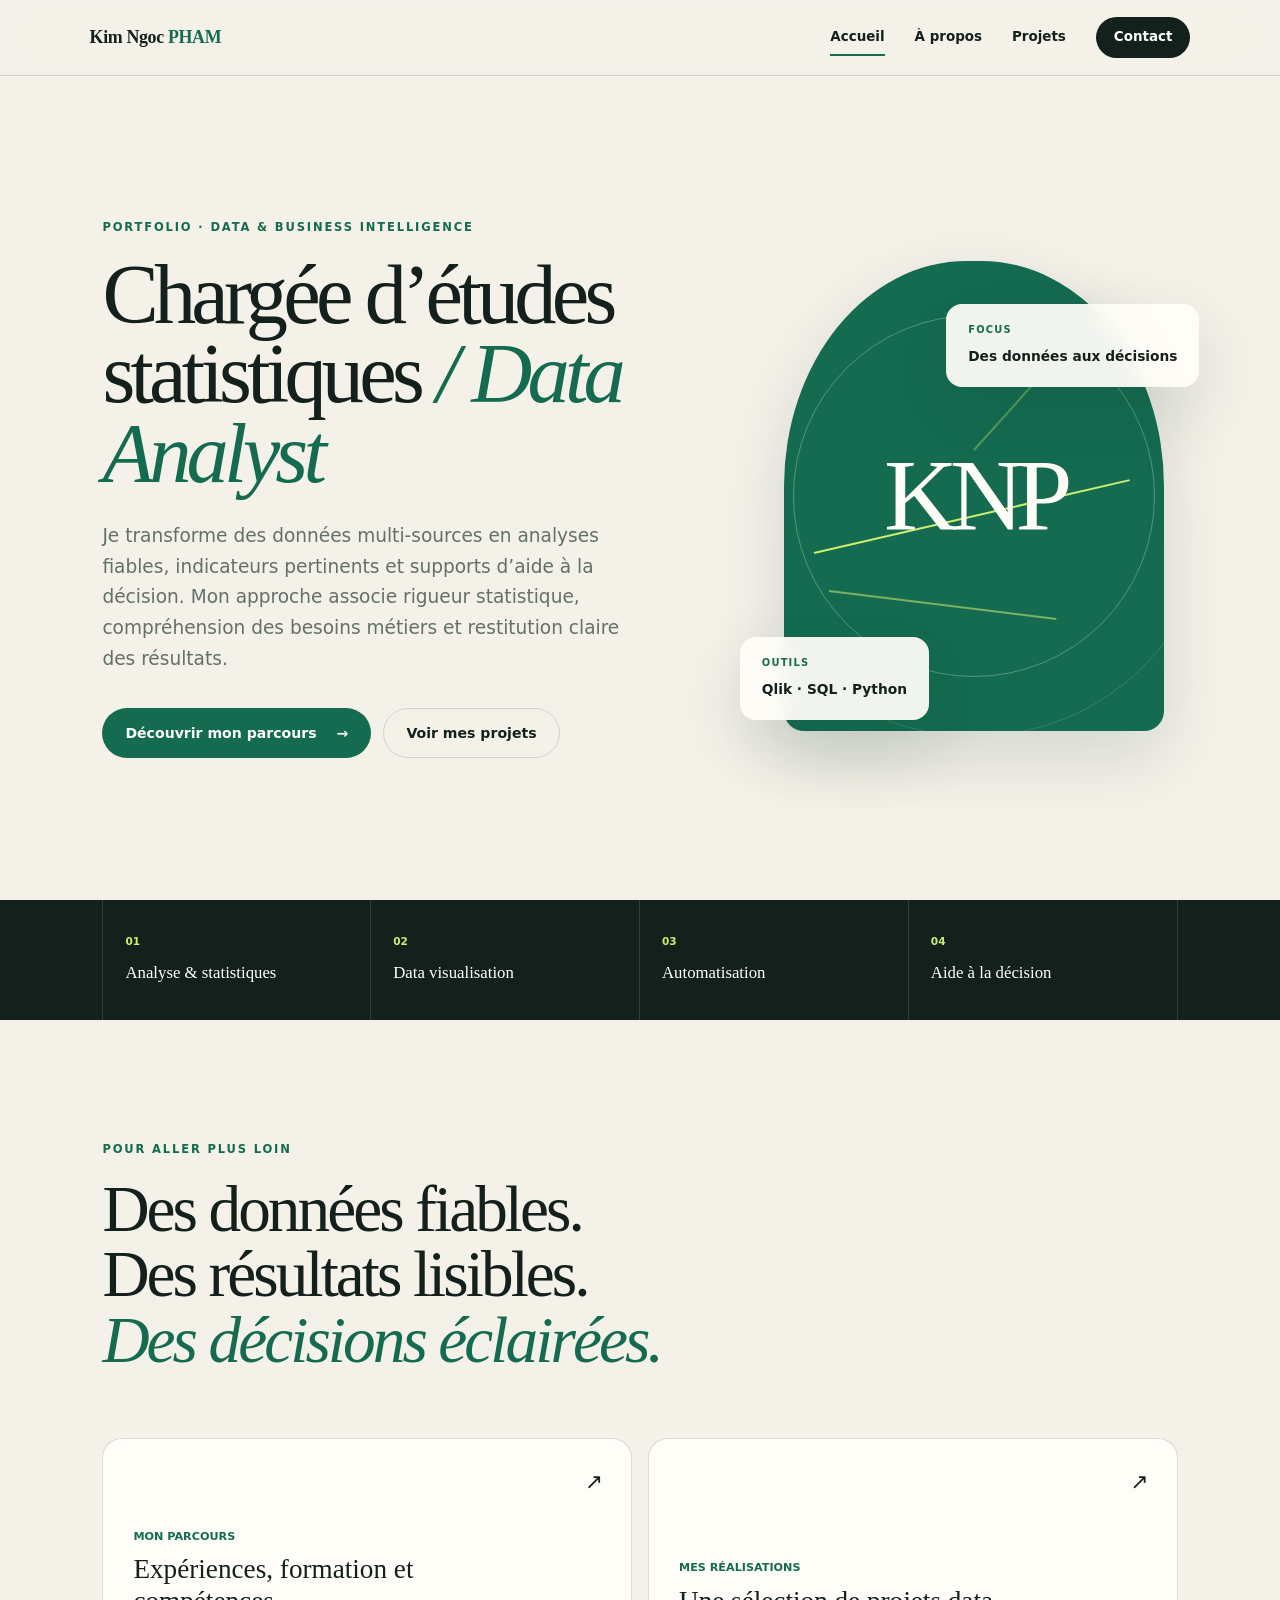
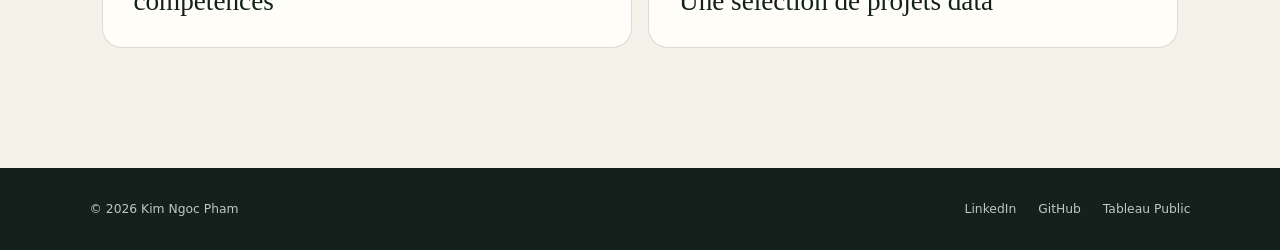
==== index.html @ e6c46716 "Add files via upload Déplacer les fichiers du portfolio à la racine" ====
<!doctype html>
<html lang="fr">
<head>
  <meta charset="utf-8">
  <meta name="viewport" content="width=device-width, initial-scale=1">
  <meta name="description" content="Portfolio de Kim Ngoc Pham, chargée d'études statistiques et Data Analyst.">
  <title>Kim Ngoc Pham | Data Analyst</title>
  <link rel="stylesheet" href="assets/style.css">
</head>
<body>
  <header class="site-header">
    <a class="brand" href="index.html" aria-label="Accueil">Kim Ngoc <span>PHAM</span></a>
    <button class="menu-button" type="button" aria-expanded="false" aria-controls="main-nav">Menu</button>
    <nav id="main-nav" aria-label="Navigation principale">
      <a class="active" href="index.html">Accueil</a>
      <a href="a-propos.html">À propos</a>
      <a href="projets.html">Projets</a>
      <a class="contact-link" href="mailto:kn.pham27@gmail.com">Contact</a>
    </nav>
  </header>

  <main class="home-main">
    <section class="home-hero">
      <div class="hero-copy reveal">
        <p class="eyebrow">Portfolio · Data & Business Intelligence</p>
        <h1>Chargée d’études statistiques <span>/ Data Analyst</span></h1>
        <p class="intro">Je transforme des données multi-sources en analyses fiables, indicateurs pertinents et supports d’aide à la décision. Mon approche associe rigueur statistique, compréhension des besoins métiers et restitution claire des résultats.</p>
        <div class="hero-actions">
          <a class="button primary" href="a-propos.html">Découvrir mon parcours <span>→</span></a>
          <a class="button secondary" href="projets.html">Voir mes projets</a>
        </div>
      </div>

      <div class="hero-art reveal" aria-hidden="true">
        <div class="portrait-frame">
          <div class="monogram">KNP</div>
          <div class="data-line line-one"></div>
          <div class="data-line line-two"></div>
          <div class="data-line line-three"></div>
        </div>
        <div class="floating-card card-tools"><small>OUTILS</small><strong>Qlik · SQL · Python</strong></div>
        <div class="floating-card card-focus"><small>FOCUS</small><strong>Des données aux décisions</strong></div>
      </div>
    </section>

    <section class="home-strip" aria-label="Domaines de compétences">
      <div><span>01</span><strong>Analyse & statistiques</strong></div>
      <div><span>02</span><strong>Data visualisation</strong></div>
      <div><span>03</span><strong>Automatisation</strong></div>
      <div><span>04</span><strong>Aide à la décision</strong></div>
    </section>

    <section class="home-next">
      <p class="eyebrow">Pour aller plus loin</p>
      <h2>Des données fiables.<br>Des résultats lisibles.<br><em>Des décisions éclairées.</em></h2>
      <div class="next-grid">
        <a href="a-propos.html"><span>Mon parcours</span><strong>Expériences, formation et compétences</strong><i>↗</i></a>
        <a href="projets.html"><span>Mes réalisations</span><strong>Une sélection de projets data</strong><i>↗</i></a>
      </div>
    </section>
  </main>

  <footer>
    <p>© <span data-year></span> Kim Ngoc Pham</p>
    <div><a href="https://www.linkedin.com/in/kim-ngoc-pham/" target="_blank" rel="noreferrer">LinkedIn</a><a href="https://github.com/Kim-ngoc2710" target="_blank" rel="noreferrer">GitHub</a><a href="https://public.tableau.com/app/profile/kim.ngoc.pham2307/vizzes" target="_blank" rel="noreferrer">Tableau Public</a></div>
  </footer>
  <script src="assets/script.js"></script>
</body>
</html>
---- assets/style.css ----
:root {
  --ink: #14201c;
  --muted: #64706b;
  --paper: #f4f1e9;
  --white: #fffdf8;
  --green: #146b50;
  --green-dark: #0c4535;
  --lime: #c9ef70;
  --sand: #d4c3a2;
  --line: rgba(20,32,28,.15);
  --shadow: 0 25px 70px rgba(15,55,42,.14);
}

* { box-sizing: border-box; }
html { scroll-behavior: smooth; }
body { margin: 0; background: var(--paper); color: var(--ink); font-family: Inter, ui-sans-serif, system-ui, -apple-system, BlinkMacSystemFont, "Segoe UI", sans-serif; line-height: 1.65; }
a { color: inherit; }
.site-header { position: sticky; top: 0; z-index: 50; min-height: 76px; display: flex; align-items: center; justify-content: space-between; padding: 0 clamp(24px,7vw,110px); background: rgba(244,241,233,.92); border-bottom: 1px solid var(--line); backdrop-filter: blur(14px); }
.brand { font-family: Georgia, serif; font-size: 1.12rem; font-weight: 700; text-decoration: none; letter-spacing: -.02em; }.brand span { color: var(--green); }
nav { display: flex; align-items: center; gap: 30px; } nav a { position: relative; font-size: .84rem; font-weight: 750; text-decoration: none; }
nav a:not(.contact-link)::after { content: ""; position: absolute; left: 0; right: 100%; bottom: -7px; height: 2px; background: var(--green); transition: right .2s ease; } nav a:hover::after, nav a.active::after { right: 0; }
.contact-link { padding: 9px 18px; border-radius: 999px; background: var(--ink); color: white; }
.menu-button { display: none; padding: 8px 14px; border: 1px solid var(--line); border-radius: 999px; background: transparent; color: var(--ink); font: inherit; font-size: .82rem; font-weight: 800; }
.eyebrow { margin: 0 0 18px; color: var(--green); font-size: .72rem; font-weight: 900; letter-spacing: .16em; text-transform: uppercase; }
h1,h2,h3,p { margin-top: 0; }
.button { min-height: 50px; display: inline-flex; align-items: center; justify-content: center; gap: 20px; padding: 0 22px; border: 1px solid transparent; border-radius: 999px; font-size: .88rem; font-weight: 800; text-decoration: none; transition: transform .2s ease, box-shadow .2s ease; }.button:hover { transform: translateY(-2px); box-shadow: 0 10px 25px rgba(20,32,28,.12); }
.primary { background: var(--green); color: white; }.secondary { border-color: var(--line); }.light { background: var(--lime); color: var(--ink); }
.reveal { opacity: 0; transform: translateY(18px); transition: opacity .65s ease, transform .65s ease; }.reveal.visible { opacity: 1; transform: none; }

.home-hero { min-height: calc(100vh - 76px); display: grid; grid-template-columns: 1.1fr .9fr; align-items: center; gap: 8vw; padding: 75px clamp(24px,8vw,130px); overflow: hidden; }
.hero-copy h1 { max-width: 880px; margin-bottom: 28px; font-family: Georgia, serif; font-size: clamp(3.4rem,6.6vw,7.2rem); font-weight: 500; line-height: .94; letter-spacing: -.057em; }.hero-copy h1 span { color: var(--green); font-style: italic; }
.intro { max-width: 720px; margin-bottom: 34px; color: var(--muted); font-size: clamp(1.02rem,1.45vw,1.22rem); }.hero-actions { display: flex; flex-wrap: wrap; gap: 12px; }
.hero-art { position: relative; min-height: 540px; }.portrait-frame { position: absolute; inset: 8% 3% 5% 10%; overflow: hidden; display: grid; place-items: center; border-radius: 48% 48% 20px 20px; background: var(--green); box-shadow: var(--shadow); }
.portrait-frame::before { content: ""; position: absolute; width: 360px; height: 360px; border: 1px solid rgba(255,255,255,.27); border-radius: 50%; }.portrait-frame::after { content: ""; position: absolute; width: 480px; height: 480px; border: 1px solid rgba(255,255,255,.14); border-radius: 50%; }
.monogram { z-index: 2; color: var(--white); font-family: Georgia, serif; font-size: clamp(4rem,8vw,8rem); letter-spacing: -.08em; }
.data-line { position: absolute; z-index: 1; width: 85%; height: 2px; background: var(--lime); transform-origin: left; }.line-one { top: 62%; left: 8%; transform: rotate(-13deg); }.line-two { top: 70%; left: 12%; width: 60%; transform: rotate(7deg); opacity: .55; }.line-three { top: 40%; right: -20%; width: 70%; transform: rotate(-48deg); opacity: .35; }
.floating-card { position: absolute; z-index: 3; padding: 18px 22px; border-radius: 16px; background: rgba(255,253,248,.94); box-shadow: var(--shadow); backdrop-filter: blur(10px); }.floating-card small { display: block; margin-bottom: 4px; color: var(--green); font-size: .62rem; font-weight: 900; letter-spacing: .12em; }.floating-card strong { font-size: .86rem; }.card-tools { left: 0; bottom: 7%; }.card-focus { right: -5%; top: 16%; }
.home-strip { display: grid; grid-template-columns: repeat(4,1fr); padding: 0 clamp(24px,8vw,130px); background: var(--ink); color: white; }.home-strip div { min-height: 120px; display: flex; flex-direction: column; justify-content: center; padding: 22px; border-right: 1px solid rgba(255,255,255,.13); }.home-strip div:first-child { border-left: 1px solid rgba(255,255,255,.13); }.home-strip span { color: var(--lime); font-size: .66rem; font-weight: 900; }.home-strip strong { margin-top: 9px; font-family: Georgia,serif; font-size: 1.05rem; font-weight: 500; }
.home-next { padding: 120px clamp(24px,8vw,130px); }.home-next h2 { max-width: 930px; margin-bottom: 65px; font-family: Georgia,serif; font-size: clamp(2.7rem,5.1vw,5.7rem); font-weight: 500; line-height: 1; letter-spacing: -.045em; }.home-next h2 em { color: var(--green); font-weight: 500; }
.next-grid { display: grid; grid-template-columns: 1fr 1fr; gap: 16px; }.next-grid a { position: relative; min-height: 210px; display: flex; flex-direction: column; justify-content: flex-end; padding: 30px; border: 1px solid var(--line); border-radius: 20px; background: var(--white); text-decoration: none; transition: transform .2s ease, box-shadow .2s ease; }.next-grid a:hover { transform: translateY(-4px); box-shadow: var(--shadow); }.next-grid span { color: var(--green); font-size: .7rem; font-weight: 900; text-transform: uppercase; }.next-grid strong { max-width: 410px; margin-top: 8px; font-family: Georgia,serif; font-size: 1.7rem; font-weight: 500; line-height: 1.15; }.next-grid i { position: absolute; top: 25px; right: 28px; font-size: 1.35rem; font-style: normal; }

.page-hero { padding: 125px clamp(24px,8vw,130px) 110px; background: var(--white); }.page-hero h1 { max-width: 1150px; margin-bottom: 34px; font-family: Georgia,serif; font-size: clamp(3.5rem,7vw,7.8rem); font-weight: 500; line-height: .94; letter-spacing: -.055em; }.page-hero h1 span { color: var(--green); font-style: italic; }.page-hero > p:last-child { max-width: 790px; margin-left: auto; color: var(--muted); font-size: clamp(1.05rem,1.5vw,1.25rem); }
.timeline-section,.education-section,.skills-section { padding: 110px clamp(24px,8vw,130px); }.section-intro { display: grid; grid-template-columns: .45fr 1fr; gap: 5vw; margin-bottom: 60px; }.section-intro h2 { max-width: 730px; font-family: Georgia,serif; font-size: clamp(2.5rem,4vw,4.5rem); font-weight: 500; line-height: 1.04; letter-spacing: -.04em; }
.timeline { max-width: 1100px; margin-left: auto; }.timeline-item { display: grid; grid-template-columns: 130px 22px 1fr; gap: 26px; min-height: 300px; }.timeline-date { display: flex; flex-direction: column; align-items: flex-end; padding-top: 3px; }.timeline-date span { color: var(--green); font-weight: 900; }.timeline-date small { color: var(--muted); }.timeline-dot { position: relative; }.timeline-dot::before { content: ""; position: absolute; top: 9px; bottom: -9px; left: 10px; width: 1px; background: var(--line); }.timeline-dot::after { content: ""; position: absolute; top: 5px; left: 5px; width: 11px; height: 11px; border: 3px solid var(--paper); border-radius: 50%; background: var(--green); box-shadow: 0 0 0 1px var(--green); }.timeline-item:last-child .timeline-dot::before { display: none; }
.timeline-content { padding: 0 0 60px; }.organisation { margin-bottom: 3px; color: var(--green); font-size: .72rem; font-weight: 900; letter-spacing: .08em; text-transform: uppercase; }.timeline-content h3 { margin-bottom: 10px; font-family: Georgia,serif; font-size: clamp(1.65rem,2.4vw,2.45rem); font-weight: 500; }.timeline-content .lead { color: var(--ink); font-weight: 750; }.timeline-content ul { margin: 20px 0 0; padding-left: 20px; color: var(--muted); }
.education-section { background: var(--green); color: white; }.education-section .eyebrow { color: var(--lime); }.education-grid { display: grid; grid-template-columns: 1fr 1fr; gap: 16px; }.education-grid article { min-height: 230px; padding: 30px; border: 1px solid rgba(255,255,255,.22); border-radius: 18px; }.education-grid span { color: var(--lime); font-weight: 900; }.education-grid h3 { margin: 55px 0 8px; font-family: Georgia,serif; font-size: 1.55rem; font-weight: 500; line-height: 1.2; }.education-grid p { color: #cce2d9; }
.skills-section { background: var(--white); }.skills-grid { display: grid; grid-template-columns: 1fr 1fr; border-top: 1px solid var(--line); border-left: 1px solid var(--line); }.skills-grid article { min-height: 220px; padding: 28px; border-right: 1px solid var(--line); border-bottom: 1px solid var(--line); }.skills-grid span { color: var(--green); font-size: .68rem; font-weight: 900; }.skills-grid h3 { margin: 48px 0 7px; font-family: Georgia,serif; font-size: 1.55rem; font-weight: 500; }.skills-grid p { color: var(--muted); }.certifications { display: grid; grid-template-columns: .3fr 1fr; gap: 30px; margin-top: 50px; }.certifications > p { color: var(--green); font-weight: 900; }.certifications div { display: flex; flex-wrap: wrap; gap: 9px; }.certifications span,.project-tags span { padding: 7px 12px; border: 1px solid var(--line); border-radius: 999px; font-size: .74rem; font-weight: 750; }
.cta-section { padding: 100px clamp(24px,8vw,130px); background: var(--green-dark); color: white; }.cta-section .eyebrow { color: var(--lime); }.cta-section h2 { max-width: 980px; margin-bottom: 35px; font-family: Georgia,serif; font-size: clamp(2.5rem,5vw,5.3rem); font-weight: 500; line-height: 1; letter-spacing: -.04em; }

.project-hero { background: var(--paper); }.project-gallery { padding: 20px clamp(24px,8vw,130px) 120px; }.project-placeholder { display: grid; grid-template-columns: minmax(330px,.8fr) 1.2fr; gap: clamp(30px,6vw,90px); align-items: center; padding: 70px 0; border-top: 1px solid var(--line); }.project-placeholder:nth-child(even) .project-visual { order: 2; }.project-visual { position: relative; min-height: 360px; overflow: hidden; border-radius: 22px; background: var(--ink); box-shadow: var(--shadow); }.project-body { padding: 25px 0; }.project-top { display: flex; justify-content: space-between; margin-bottom: 50px; color: var(--green); font-size: .7rem; font-weight: 900; letter-spacing: .09em; text-transform: uppercase; }.project-body h2 { margin-bottom: 18px; font-family: Georgia,serif; font-size: clamp(2rem,3.4vw,3.8rem); font-weight: 500; line-height: 1.05; letter-spacing: -.035em; }.project-body > p { max-width: 650px; color: var(--muted); }.project-tags { display: flex; flex-wrap: wrap; gap: 7px; margin-top: 28px; }
.visual-pipeline { display: flex; align-items: center; justify-content: center; gap: 32px; background: var(--green); }.visual-pipeline i { position: relative; width: 46px; height: 46px; border: 2px solid var(--lime); border-radius: 12px; }.visual-pipeline i:not(:last-child)::after { content: "→"; position: absolute; left: 58px; top: 6px; color: white; font-size: 1.3rem; font-style: normal; }.visual-pipeline i:nth-child(2) { transform: rotate(45deg); }.visual-pipeline i:nth-child(3) { border-radius: 50%; }.visual-pipeline i:nth-child(4) { background: var(--lime); }
.visual-series { display: grid; place-items: center; background: #1a2924; }.visual-series svg { width: 88%; }.visual-series path { fill: none; stroke: var(--lime); stroke-width: 5; stroke-linecap: round; }.visual-series path.soft { stroke: #6d9686; stroke-width: 2; }
.visual-stats { background: #dfe8df; }.dots { position: absolute; inset: 45px; background-image: radial-gradient(circle,var(--green) 0 4px,transparent 5px); background-size: 48px 42px; opacity: .68; }.trend { position: absolute; left: 12%; right: 10%; top: 52%; height: 4px; border-radius: 99px; background: var(--green); transform: rotate(-22deg); box-shadow: 0 0 0 8px rgba(201,239,112,.5); }
.phase-note { display: grid; grid-template-columns: .3fr 1fr; gap: 60px; padding: 80px clamp(24px,8vw,130px); background: var(--lime); }.phase-note > span { font-weight: 900; text-transform: uppercase; }.phase-note h2 { margin-bottom: 12px; font-family: Georgia,serif; font-size: clamp(2rem,3.5vw,3.8rem); font-weight: 500; }.phase-note p { max-width: 760px; margin: 0; color: #415036; }

footer { min-height: 82px; display: flex; align-items: center; justify-content: space-between; gap: 30px; padding: 20px clamp(24px,7vw,110px); background: var(--ink); color: #bcc8c3; font-size: .77rem; } footer p { margin: 0; } footer div { display: flex; flex-wrap: wrap; gap: 22px; } footer a { text-decoration: none; } footer a:hover { color: var(--lime); }

@media (max-width: 980px) {
  .home-hero { grid-template-columns: 1fr; }.hero-art { width: min(620px,100%); min-height: 500px; margin: 0 auto; }
  .home-strip { grid-template-columns: 1fr 1fr; }.project-placeholder { grid-template-columns: 1fr; }.project-placeholder:nth-child(even) .project-visual { order: initial; }
}
@media (max-width: 720px) {
  .site-header { min-height: 66px; }.menu-button { display: block; } nav { position: absolute; top: 66px; left: 0; right: 0; display: none; flex-direction: column; align-items: stretch; gap: 0; padding: 12px 24px 24px; background: var(--paper); border-bottom: 1px solid var(--line); } nav.open { display: flex; } nav a { padding: 12px 0; } nav a::after { display: none; }.contact-link { margin-top: 8px; padding: 10px 16px; text-align: center; }
  .home-hero { min-height: auto; padding: 70px 24px; }.hero-copy h1 { font-size: clamp(3rem,15vw,5rem); }.hero-art { min-height: 390px; }.floating-card { padding: 14px 16px; }.card-focus { right: 0; }.home-strip { padding: 0 24px; }.home-strip div { min-height: 100px; }.home-strip div:nth-child(odd) { border-left: 1px solid rgba(255,255,255,.13); }.home-next { padding: 85px 24px; }.next-grid { grid-template-columns: 1fr; }
  .page-hero { padding: 85px 24px 70px; }.page-hero h1 { font-size: clamp(3rem,14vw,5.1rem); }.page-hero > p:last-child { margin-left: 0; }
  .timeline-section,.education-section,.skills-section { padding: 80px 24px; }.section-intro { grid-template-columns: 1fr; gap: 5px; margin-bottom: 40px; }.timeline { margin: 0; }.timeline-item { grid-template-columns: 64px 15px 1fr; gap: 12px; }.timeline-date span,.timeline-date small { font-size: .68rem; }.timeline-dot::before { left: 7px; }.timeline-dot::after { left: 2px; }.timeline-content ul { padding-left: 17px; }
  .education-grid,.skills-grid { grid-template-columns: 1fr; }.education-grid article { min-height: 190px; }.certifications,.phase-note { grid-template-columns: 1fr; gap: 15px; }
  .project-gallery { padding: 0 24px 80px; }.project-placeholder { grid-template-columns: 1fr; padding: 48px 0; }.project-visual { min-height: 270px; }.project-top { margin-bottom: 30px; }.visual-pipeline { gap: 20px; }.visual-pipeline i { width: 35px; height: 35px; }.visual-pipeline i:not(:last-child)::after { left: 41px; top: 2px; }.phase-note,.cta-section { padding: 75px 24px; }
  footer { flex-direction: column; align-items: flex-start; padding: 26px 24px; }
}
@media (prefers-reduced-motion: reduce) { html { scroll-behavior: auto; }.reveal { opacity: 1; transform: none; transition: none; } * { transition: none !important; } }
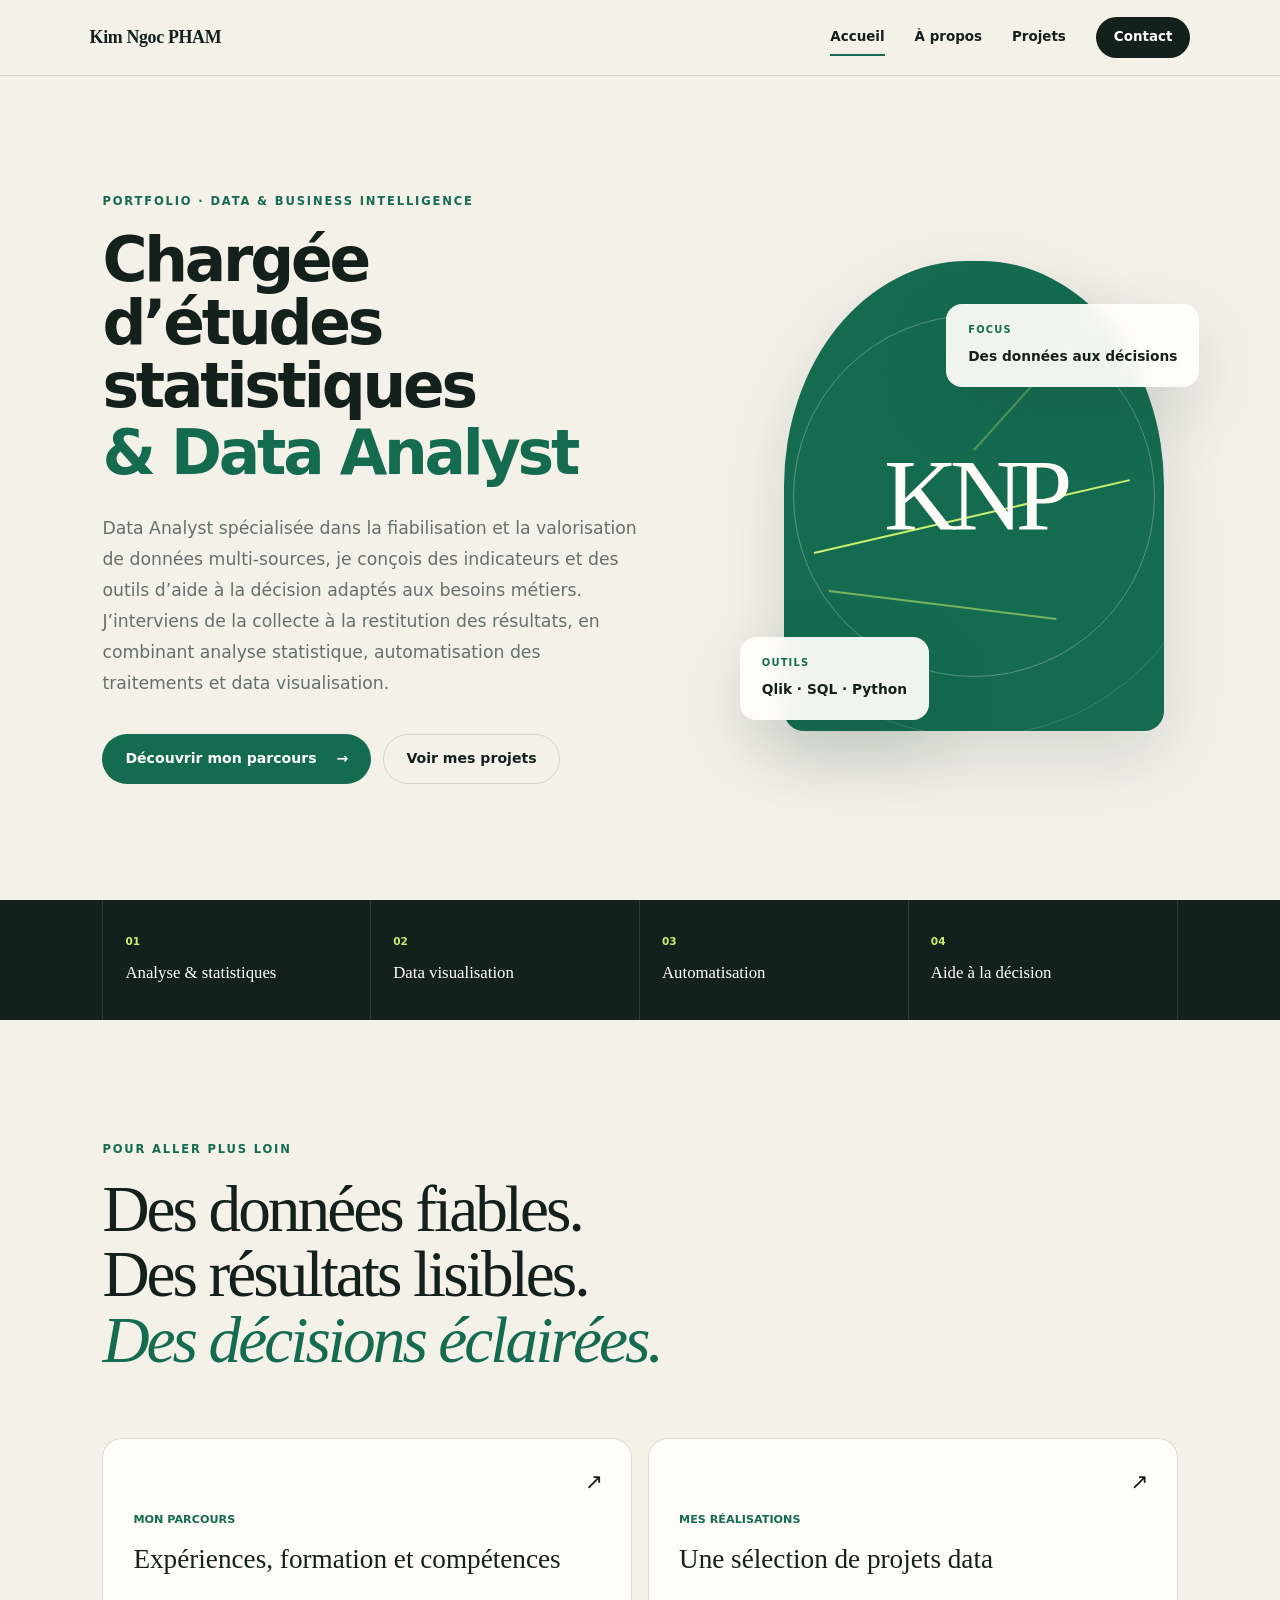
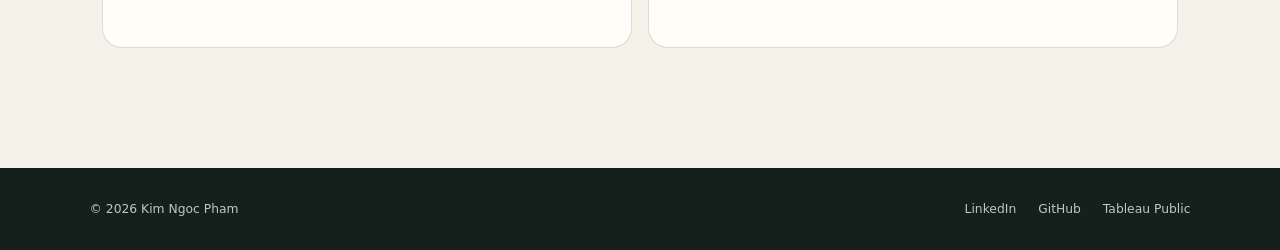
==== commit a4b8ce3f: "Add files via upload Update file" ====
--- a/index.html
+++ b/index.html
@@ -23,8 +23,8 @@
     <section class="home-hero">
       <div class="hero-copy reveal">
         <p class="eyebrow">Portfolio · Data & Business Intelligence</p>
-        <h1>Chargée d’études statistiques <span>/ Data Analyst</span></h1>
-        <p class="intro">Je transforme des données multi-sources en analyses fiables, indicateurs pertinents et supports d’aide à la décision. Mon approche associe rigueur statistique, compréhension des besoins métiers et restitution claire des résultats.</p>
+        <h1>Chargée d’études statistiques <span>& Data Analyst</span></h1>
+        <p class="intro">Data Analyst spécialisée dans la fiabilisation et la valorisation de données multi-sources, je conçois des indicateurs et des outils d’aide à la décision adaptés aux besoins métiers. J’interviens de la collecte à la restitution des résultats, en combinant analyse statistique, automatisation des traitements et data visualisation.</p>
         <div class="hero-actions">
           <a class="button primary" href="a-propos.html">Découvrir mon parcours <span>→</span></a>
           <a class="button secondary" href="projets.html">Voir mes projets</a>
--- a/assets/style.css
+++ b/assets/style.css
@@ -16,7 +16,7 @@
 body { margin: 0; background: var(--paper); color: var(--ink); font-family: Inter, ui-sans-serif, system-ui, -apple-system, BlinkMacSystemFont, "Segoe UI", sans-serif; line-height: 1.65; }
 a { color: inherit; }
 .site-header { position: sticky; top: 0; z-index: 50; min-height: 76px; display: flex; align-items: center; justify-content: space-between; padding: 0 clamp(24px,7vw,110px); background: rgba(244,241,233,.92); border-bottom: 1px solid var(--line); backdrop-filter: blur(14px); }
-.brand { font-family: Georgia, serif; font-size: 1.12rem; font-weight: 700; text-decoration: none; letter-spacing: -.02em; }.brand span { color: var(--green); }
+.brand { font-family: Georgia, serif; font-size: 1.12rem; font-weight: 700; text-decoration: none; letter-spacing: -.02em; }.brand span { color: inherit; }
 nav { display: flex; align-items: center; gap: 30px; } nav a { position: relative; font-size: .84rem; font-weight: 750; text-decoration: none; }
 nav a:not(.contact-link)::after { content: ""; position: absolute; left: 0; right: 100%; bottom: -7px; height: 2px; background: var(--green); transition: right .2s ease; } nav a:hover::after, nav a.active::after { right: 0; }
 .contact-link { padding: 9px 18px; border-radius: 999px; background: var(--ink); color: white; }
@@ -28,8 +28,8 @@
 .reveal { opacity: 0; transform: translateY(18px); transition: opacity .65s ease, transform .65s ease; }.reveal.visible { opacity: 1; transform: none; }
 
 .home-hero { min-height: calc(100vh - 76px); display: grid; grid-template-columns: 1.1fr .9fr; align-items: center; gap: 8vw; padding: 75px clamp(24px,8vw,130px); overflow: hidden; }
-.hero-copy h1 { max-width: 880px; margin-bottom: 28px; font-family: Georgia, serif; font-size: clamp(3.4rem,6.6vw,7.2rem); font-weight: 500; line-height: .94; letter-spacing: -.057em; }.hero-copy h1 span { color: var(--green); font-style: italic; }
-.intro { max-width: 720px; margin-bottom: 34px; color: var(--muted); font-size: clamp(1.02rem,1.45vw,1.22rem); }.hero-actions { display: flex; flex-wrap: wrap; gap: 12px; }
+.hero-copy h1 { max-width: 850px; margin-bottom: 28px; font-family: Inter, ui-sans-serif, system-ui, -apple-system, BlinkMacSystemFont, "Segoe UI", sans-serif; font-size: clamp(2.75rem,4.8vw,5.2rem); font-weight: 780; line-height: 1.02; letter-spacing: -.052em; }.hero-copy h1 span { display: block; margin-top: .08em; color: var(--green); font-weight: 620; }
+.intro { max-width: 760px; margin-bottom: 34px; color: var(--muted); font-size: clamp(1rem,1.35vw,1.16rem); line-height: 1.8; }.hero-actions { display: flex; flex-wrap: wrap; gap: 12px; }
 .hero-art { position: relative; min-height: 540px; }.portrait-frame { position: absolute; inset: 8% 3% 5% 10%; overflow: hidden; display: grid; place-items: center; border-radius: 48% 48% 20px 20px; background: var(--green); box-shadow: var(--shadow); }
 .portrait-frame::before { content: ""; position: absolute; width: 360px; height: 360px; border: 1px solid rgba(255,255,255,.27); border-radius: 50%; }.portrait-frame::after { content: ""; position: absolute; width: 480px; height: 480px; border: 1px solid rgba(255,255,255,.14); border-radius: 50%; }
 .monogram { z-index: 2; color: var(--white); font-family: Georgia, serif; font-size: clamp(4rem,8vw,8rem); letter-spacing: -.08em; }
@@ -37,14 +37,14 @@
 .floating-card { position: absolute; z-index: 3; padding: 18px 22px; border-radius: 16px; background: rgba(255,253,248,.94); box-shadow: var(--shadow); backdrop-filter: blur(10px); }.floating-card small { display: block; margin-bottom: 4px; color: var(--green); font-size: .62rem; font-weight: 900; letter-spacing: .12em; }.floating-card strong { font-size: .86rem; }.card-tools { left: 0; bottom: 7%; }.card-focus { right: -5%; top: 16%; }
 .home-strip { display: grid; grid-template-columns: repeat(4,1fr); padding: 0 clamp(24px,8vw,130px); background: var(--ink); color: white; }.home-strip div { min-height: 120px; display: flex; flex-direction: column; justify-content: center; padding: 22px; border-right: 1px solid rgba(255,255,255,.13); }.home-strip div:first-child { border-left: 1px solid rgba(255,255,255,.13); }.home-strip span { color: var(--lime); font-size: .66rem; font-weight: 900; }.home-strip strong { margin-top: 9px; font-family: Georgia,serif; font-size: 1.05rem; font-weight: 500; }
 .home-next { padding: 120px clamp(24px,8vw,130px); }.home-next h2 { max-width: 930px; margin-bottom: 65px; font-family: Georgia,serif; font-size: clamp(2.7rem,5.1vw,5.7rem); font-weight: 500; line-height: 1; letter-spacing: -.045em; }.home-next h2 em { color: var(--green); font-weight: 500; }
-.next-grid { display: grid; grid-template-columns: 1fr 1fr; gap: 16px; }.next-grid a { position: relative; min-height: 210px; display: flex; flex-direction: column; justify-content: flex-end; padding: 30px; border: 1px solid var(--line); border-radius: 20px; background: var(--white); text-decoration: none; transition: transform .2s ease, box-shadow .2s ease; }.next-grid a:hover { transform: translateY(-4px); box-shadow: var(--shadow); }.next-grid span { color: var(--green); font-size: .7rem; font-weight: 900; text-transform: uppercase; }.next-grid strong { max-width: 410px; margin-top: 8px; font-family: Georgia,serif; font-size: 1.7rem; font-weight: 500; line-height: 1.15; }.next-grid i { position: absolute; top: 25px; right: 28px; font-size: 1.35rem; font-style: normal; }
+.next-grid { display: grid; grid-template-columns: 1fr 1fr; gap: 16px; }.next-grid a { position: relative; min-height: 210px; display: grid; grid-template-rows: auto 1fr; align-content: start; padding: 72px 30px 30px; border: 1px solid var(--line); border-radius: 20px; background: var(--white); text-decoration: none; transition: transform .2s ease, box-shadow .2s ease; }.next-grid a:hover { transform: translateY(-4px); box-shadow: var(--shadow); }.next-grid span { color: var(--green); font-size: .7rem; font-weight: 900; text-transform: uppercase; }.next-grid strong { max-width: 480px; margin-top: 15px; font-family: Georgia,serif; font-size: 1.7rem; font-weight: 500; line-height: 1.15; }.next-grid i { position: absolute; top: 25px; right: 28px; font-size: 1.35rem; font-style: normal; }
 
 .page-hero { padding: 125px clamp(24px,8vw,130px) 110px; background: var(--white); }.page-hero h1 { max-width: 1150px; margin-bottom: 34px; font-family: Georgia,serif; font-size: clamp(3.5rem,7vw,7.8rem); font-weight: 500; line-height: .94; letter-spacing: -.055em; }.page-hero h1 span { color: var(--green); font-style: italic; }.page-hero > p:last-child { max-width: 790px; margin-left: auto; color: var(--muted); font-size: clamp(1.05rem,1.5vw,1.25rem); }
 .timeline-section,.education-section,.skills-section { padding: 110px clamp(24px,8vw,130px); }.section-intro { display: grid; grid-template-columns: .45fr 1fr; gap: 5vw; margin-bottom: 60px; }.section-intro h2 { max-width: 730px; font-family: Georgia,serif; font-size: clamp(2.5rem,4vw,4.5rem); font-weight: 500; line-height: 1.04; letter-spacing: -.04em; }
 .timeline { max-width: 1100px; margin-left: auto; }.timeline-item { display: grid; grid-template-columns: 130px 22px 1fr; gap: 26px; min-height: 300px; }.timeline-date { display: flex; flex-direction: column; align-items: flex-end; padding-top: 3px; }.timeline-date span { color: var(--green); font-weight: 900; }.timeline-date small { color: var(--muted); }.timeline-dot { position: relative; }.timeline-dot::before { content: ""; position: absolute; top: 9px; bottom: -9px; left: 10px; width: 1px; background: var(--line); }.timeline-dot::after { content: ""; position: absolute; top: 5px; left: 5px; width: 11px; height: 11px; border: 3px solid var(--paper); border-radius: 50%; background: var(--green); box-shadow: 0 0 0 1px var(--green); }.timeline-item:last-child .timeline-dot::before { display: none; }
 .timeline-content { padding: 0 0 60px; }.organisation { margin-bottom: 3px; color: var(--green); font-size: .72rem; font-weight: 900; letter-spacing: .08em; text-transform: uppercase; }.timeline-content h3 { margin-bottom: 10px; font-family: Georgia,serif; font-size: clamp(1.65rem,2.4vw,2.45rem); font-weight: 500; }.timeline-content .lead { color: var(--ink); font-weight: 750; }.timeline-content ul { margin: 20px 0 0; padding-left: 20px; color: var(--muted); }
-.education-section { background: var(--green); color: white; }.education-section .eyebrow { color: var(--lime); }.education-grid { display: grid; grid-template-columns: 1fr 1fr; gap: 16px; }.education-grid article { min-height: 230px; padding: 30px; border: 1px solid rgba(255,255,255,.22); border-radius: 18px; }.education-grid span { color: var(--lime); font-weight: 900; }.education-grid h3 { margin: 55px 0 8px; font-family: Georgia,serif; font-size: 1.55rem; font-weight: 500; line-height: 1.2; }.education-grid p { color: #cce2d9; }
-.skills-section { background: var(--white); }.skills-grid { display: grid; grid-template-columns: 1fr 1fr; border-top: 1px solid var(--line); border-left: 1px solid var(--line); }.skills-grid article { min-height: 220px; padding: 28px; border-right: 1px solid var(--line); border-bottom: 1px solid var(--line); }.skills-grid span { color: var(--green); font-size: .68rem; font-weight: 900; }.skills-grid h3 { margin: 48px 0 7px; font-family: Georgia,serif; font-size: 1.55rem; font-weight: 500; }.skills-grid p { color: var(--muted); }.certifications { display: grid; grid-template-columns: .3fr 1fr; gap: 30px; margin-top: 50px; }.certifications > p { color: var(--green); font-weight: 900; }.certifications div { display: flex; flex-wrap: wrap; gap: 9px; }.certifications span,.project-tags span { padding: 7px 12px; border: 1px solid var(--line); border-radius: 999px; font-size: .74rem; font-weight: 750; }
+.education-section { background: var(--green-dark); color: white; }.education-section .eyebrow,.education-section .organisation { color: var(--lime); }.education-section .timeline-date span { color: var(--lime); }.education-section .timeline-date small,.education-section .timeline-content ul { color: #c8d8d2; }.education-section .timeline-dot::before { background: rgba(255,255,255,.25); }.education-section .timeline-dot::after { border-color: var(--green-dark); background: var(--lime); box-shadow: 0 0 0 1px var(--lime); }.education-section .timeline-content .lead { color: white; }.education-timeline .timeline-item { min-height: 350px; }
+.skills-section { background: var(--white); }.skills-grid { display: grid; grid-template-columns: 1fr 1fr; gap: 14px; }.skills-grid article { min-height: 290px; display: flex; flex-direction: column; padding: 30px; border: 1px solid var(--line); border-radius: 18px; background: #faf8f2; }.skills-grid span { color: var(--green); font-size: .68rem; font-weight: 900; letter-spacing: .08em; }.skills-grid h3 { margin: 48px 0 12px; font-family: Georgia,serif; font-size: 1.55rem; font-weight: 500; }.skills-grid p { color: var(--muted); }.skills-grid small { margin-top: auto; padding-top: 22px; border-top: 1px solid var(--line); color: var(--ink); font-size: .74rem; font-weight: 750; }.certifications { display: grid; grid-template-columns: .3fr 1fr; gap: 30px; margin-top: 50px; }.certifications > p { color: var(--green); font-weight: 900; }.certifications div { display: flex; flex-wrap: wrap; gap: 9px; }.certifications span,.project-tags span { padding: 7px 12px; border: 1px solid var(--line); border-radius: 999px; font-size: .74rem; font-weight: 750; }
 .cta-section { padding: 100px clamp(24px,8vw,130px); background: var(--green-dark); color: white; }.cta-section .eyebrow { color: var(--lime); }.cta-section h2 { max-width: 980px; margin-bottom: 35px; font-family: Georgia,serif; font-size: clamp(2.5rem,5vw,5.3rem); font-weight: 500; line-height: 1; letter-spacing: -.04em; }
 
 .project-hero { background: var(--paper); }.project-gallery { padding: 20px clamp(24px,8vw,130px) 120px; }.project-placeholder { display: grid; grid-template-columns: minmax(330px,.8fr) 1.2fr; gap: clamp(30px,6vw,90px); align-items: center; padding: 70px 0; border-top: 1px solid var(--line); }.project-placeholder:nth-child(even) .project-visual { order: 2; }.project-visual { position: relative; min-height: 360px; overflow: hidden; border-radius: 22px; background: var(--ink); box-shadow: var(--shadow); }.project-body { padding: 25px 0; }.project-top { display: flex; justify-content: space-between; margin-bottom: 50px; color: var(--green); font-size: .7rem; font-weight: 900; letter-spacing: .09em; text-transform: uppercase; }.project-body h2 { margin-bottom: 18px; font-family: Georgia,serif; font-size: clamp(2rem,3.4vw,3.8rem); font-weight: 500; line-height: 1.05; letter-spacing: -.035em; }.project-body > p { max-width: 650px; color: var(--muted); }.project-tags { display: flex; flex-wrap: wrap; gap: 7px; margin-top: 28px; }
@@ -64,7 +64,7 @@
   .home-hero { min-height: auto; padding: 70px 24px; }.hero-copy h1 { font-size: clamp(3rem,15vw,5rem); }.hero-art { min-height: 390px; }.floating-card { padding: 14px 16px; }.card-focus { right: 0; }.home-strip { padding: 0 24px; }.home-strip div { min-height: 100px; }.home-strip div:nth-child(odd) { border-left: 1px solid rgba(255,255,255,.13); }.home-next { padding: 85px 24px; }.next-grid { grid-template-columns: 1fr; }
   .page-hero { padding: 85px 24px 70px; }.page-hero h1 { font-size: clamp(3rem,14vw,5.1rem); }.page-hero > p:last-child { margin-left: 0; }
   .timeline-section,.education-section,.skills-section { padding: 80px 24px; }.section-intro { grid-template-columns: 1fr; gap: 5px; margin-bottom: 40px; }.timeline { margin: 0; }.timeline-item { grid-template-columns: 64px 15px 1fr; gap: 12px; }.timeline-date span,.timeline-date small { font-size: .68rem; }.timeline-dot::before { left: 7px; }.timeline-dot::after { left: 2px; }.timeline-content ul { padding-left: 17px; }
-  .education-grid,.skills-grid { grid-template-columns: 1fr; }.education-grid article { min-height: 190px; }.certifications,.phase-note { grid-template-columns: 1fr; gap: 15px; }
+  .skills-grid { grid-template-columns: 1fr; }.certifications,.phase-note { grid-template-columns: 1fr; gap: 15px; }
   .project-gallery { padding: 0 24px 80px; }.project-placeholder { grid-template-columns: 1fr; padding: 48px 0; }.project-visual { min-height: 270px; }.project-top { margin-bottom: 30px; }.visual-pipeline { gap: 20px; }.visual-pipeline i { width: 35px; height: 35px; }.visual-pipeline i:not(:last-child)::after { left: 41px; top: 2px; }.phase-note,.cta-section { padding: 75px 24px; }
   footer { flex-direction: column; align-items: flex-start; padding: 26px 24px; }
 }
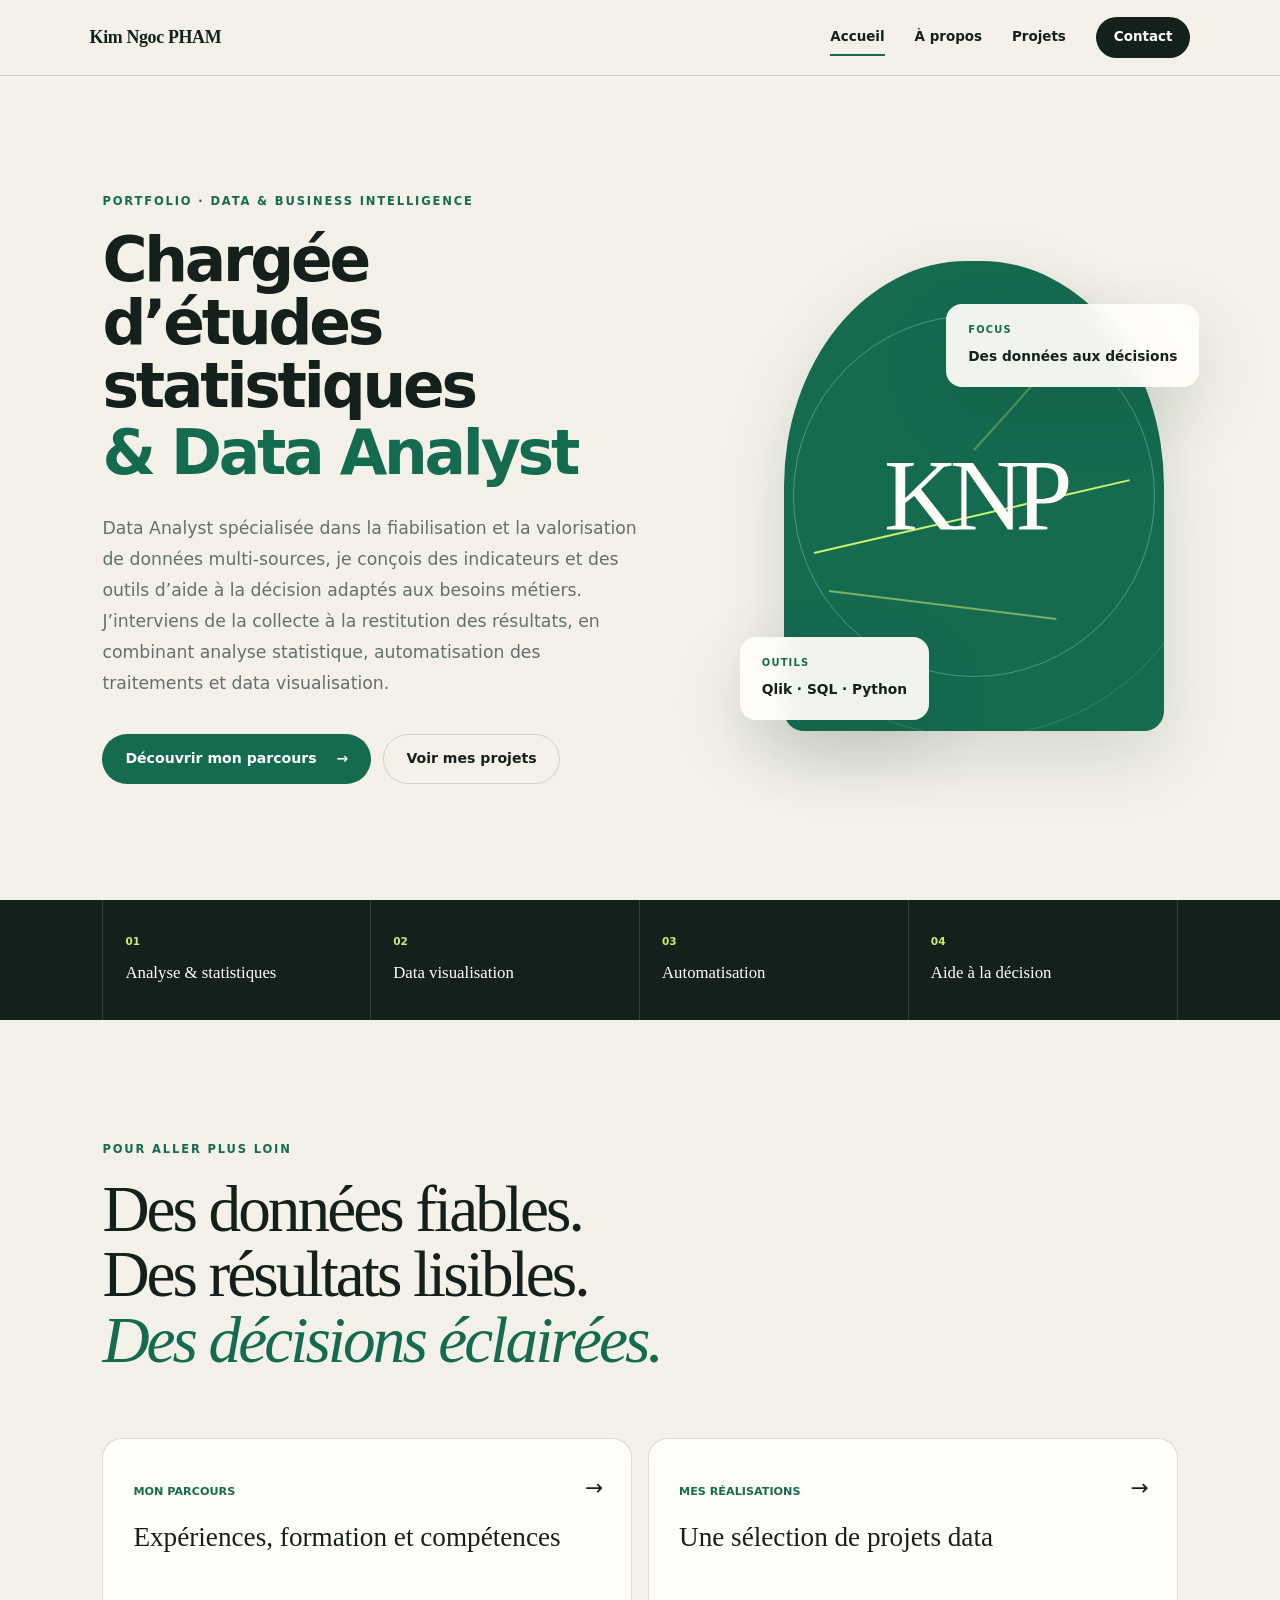
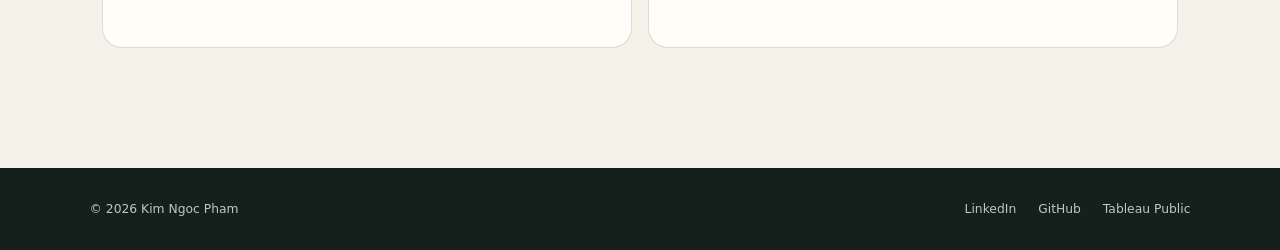
==== commit 606019e4: "Add files via upload" ====
--- a/index.html
+++ b/index.html
@@ -54,8 +54,8 @@
       <p class="eyebrow">Pour aller plus loin</p>
       <h2>Des données fiables.<br>Des résultats lisibles.<br><em>Des décisions éclairées.</em></h2>
       <div class="next-grid">
-        <a href="a-propos.html"><span>Mon parcours</span><strong>Expériences, formation et compétences</strong><i>↗</i></a>
-        <a href="projets.html"><span>Mes réalisations</span><strong>Une sélection de projets data</strong><i>↗</i></a>
+        <a href="a-propos.html"><span>Mon parcours</span><strong>Expériences, formation et compétences</strong><i aria-hidden="true">→</i></a>
+        <a href="projets.html"><span>Mes réalisations</span><strong>Une sélection de projets data</strong><i aria-hidden="true">→</i></a>
       </div>
     </section>
   </main>
--- a/assets/style.css
+++ b/assets/style.css
@@ -37,14 +37,14 @@
 .floating-card { position: absolute; z-index: 3; padding: 18px 22px; border-radius: 16px; background: rgba(255,253,248,.94); box-shadow: var(--shadow); backdrop-filter: blur(10px); }.floating-card small { display: block; margin-bottom: 4px; color: var(--green); font-size: .62rem; font-weight: 900; letter-spacing: .12em; }.floating-card strong { font-size: .86rem; }.card-tools { left: 0; bottom: 7%; }.card-focus { right: -5%; top: 16%; }
 .home-strip { display: grid; grid-template-columns: repeat(4,1fr); padding: 0 clamp(24px,8vw,130px); background: var(--ink); color: white; }.home-strip div { min-height: 120px; display: flex; flex-direction: column; justify-content: center; padding: 22px; border-right: 1px solid rgba(255,255,255,.13); }.home-strip div:first-child { border-left: 1px solid rgba(255,255,255,.13); }.home-strip span { color: var(--lime); font-size: .66rem; font-weight: 900; }.home-strip strong { margin-top: 9px; font-family: Georgia,serif; font-size: 1.05rem; font-weight: 500; }
 .home-next { padding: 120px clamp(24px,8vw,130px); }.home-next h2 { max-width: 930px; margin-bottom: 65px; font-family: Georgia,serif; font-size: clamp(2.7rem,5.1vw,5.7rem); font-weight: 500; line-height: 1; letter-spacing: -.045em; }.home-next h2 em { color: var(--green); font-weight: 500; }
-.next-grid { display: grid; grid-template-columns: 1fr 1fr; gap: 16px; }.next-grid a { position: relative; min-height: 210px; display: grid; grid-template-rows: auto 1fr; align-content: start; padding: 72px 30px 30px; border: 1px solid var(--line); border-radius: 20px; background: var(--white); text-decoration: none; transition: transform .2s ease, box-shadow .2s ease; }.next-grid a:hover { transform: translateY(-4px); box-shadow: var(--shadow); }.next-grid span { color: var(--green); font-size: .7rem; font-weight: 900; text-transform: uppercase; }.next-grid strong { max-width: 480px; margin-top: 15px; font-family: Georgia,serif; font-size: 1.7rem; font-weight: 500; line-height: 1.15; }.next-grid i { position: absolute; top: 25px; right: 28px; font-size: 1.35rem; font-style: normal; }
+.next-grid { display: grid; grid-template-columns: 1fr 1fr; gap: 16px; }.next-grid a { position: relative; min-height: 210px; display: grid; grid-template-rows: auto 1fr; align-content: start; padding: 42px 30px 30px; border: 1px solid var(--line); border-radius: 20px; background: var(--white); text-decoration: none; transition: transform .2s ease, box-shadow .2s ease; }.next-grid a:hover { transform: translateY(-4px); box-shadow: var(--shadow); }.next-grid span { color: var(--green); font-size: .7rem; font-weight: 900; line-height: 1.35rem; text-transform: uppercase; }.next-grid strong { max-width: 480px; margin-top: 20px; font-family: Georgia,serif; font-size: 1.7rem; font-weight: 500; line-height: 1.15; }.next-grid i { position: absolute; top: 38px; right: 28px; font-size: 1.35rem; line-height: 1.35rem; font-style: normal; }
 
-.page-hero { padding: 125px clamp(24px,8vw,130px) 110px; background: var(--white); }.page-hero h1 { max-width: 1150px; margin-bottom: 34px; font-family: Georgia,serif; font-size: clamp(3.5rem,7vw,7.8rem); font-weight: 500; line-height: .94; letter-spacing: -.055em; }.page-hero h1 span { color: var(--green); font-style: italic; }.page-hero > p:last-child { max-width: 790px; margin-left: auto; color: var(--muted); font-size: clamp(1.05rem,1.5vw,1.25rem); }
+.page-hero { padding: 90px clamp(24px,8vw,130px); background: var(--white); }.page-hero h1 { max-width: 850px; margin-bottom: 28px; font-family: Inter,ui-sans-serif,system-ui,-apple-system,BlinkMacSystemFont,"Segoe UI",sans-serif; font-size: clamp(2.75rem,4.8vw,5.2rem); font-weight: 780; line-height: 1.02; letter-spacing: -.052em; }.page-hero h1 span { display: block; margin-top: .08em; color: var(--green); font-weight: 620; font-style: normal; }.page-hero > p:last-child { max-width: 760px; margin: 0; color: var(--muted); font-size: clamp(1rem,1.35vw,1.16rem); line-height: 1.8; }
 .timeline-section,.education-section,.skills-section { padding: 110px clamp(24px,8vw,130px); }.section-intro { display: grid; grid-template-columns: .45fr 1fr; gap: 5vw; margin-bottom: 60px; }.section-intro h2 { max-width: 730px; font-family: Georgia,serif; font-size: clamp(2.5rem,4vw,4.5rem); font-weight: 500; line-height: 1.04; letter-spacing: -.04em; }
-.timeline { max-width: 1100px; margin-left: auto; }.timeline-item { display: grid; grid-template-columns: 130px 22px 1fr; gap: 26px; min-height: 300px; }.timeline-date { display: flex; flex-direction: column; align-items: flex-end; padding-top: 3px; }.timeline-date span { color: var(--green); font-weight: 900; }.timeline-date small { color: var(--muted); }.timeline-dot { position: relative; }.timeline-dot::before { content: ""; position: absolute; top: 9px; bottom: -9px; left: 10px; width: 1px; background: var(--line); }.timeline-dot::after { content: ""; position: absolute; top: 5px; left: 5px; width: 11px; height: 11px; border: 3px solid var(--paper); border-radius: 50%; background: var(--green); box-shadow: 0 0 0 1px var(--green); }.timeline-item:last-child .timeline-dot::before { display: none; }
-.timeline-content { padding: 0 0 60px; }.organisation { margin-bottom: 3px; color: var(--green); font-size: .72rem; font-weight: 900; letter-spacing: .08em; text-transform: uppercase; }.timeline-content h3 { margin-bottom: 10px; font-family: Georgia,serif; font-size: clamp(1.65rem,2.4vw,2.45rem); font-weight: 500; }.timeline-content .lead { color: var(--ink); font-weight: 750; }.timeline-content ul { margin: 20px 0 0; padding-left: 20px; color: var(--muted); }
+.timeline { max-width: 1100px; margin-left: auto; }.timeline-item { display: grid; grid-template-columns: 130px 22px 1fr; gap: 26px; min-height: 300px; }.timeline-date { display: flex; flex-direction: column; align-items: flex-end; padding-top: 3px; }.timeline-date span { color: var(--green); font-size: .86rem; font-weight: 900; line-height: 1.45; text-align: right; }.timeline-date small { color: var(--muted); }.timeline-dot { position: relative; }.timeline-dot::before { content: ""; position: absolute; top: 9px; bottom: -9px; left: 50%; width: 1px; background: var(--line); transform: translateX(-50%); }.timeline-dot::after { content: ""; position: absolute; top: 5px; left: 50%; width: 11px; height: 11px; border: 3px solid var(--paper); border-radius: 50%; background: var(--green); box-shadow: 0 0 0 1px var(--green); transform: translateX(-50%); }.timeline-item:last-child .timeline-dot::before { display: none; }
+.timeline-content { padding: 0 0 60px; }.organisation { margin-bottom: 3px; color: var(--green); font-size: .72rem; font-weight: 900; letter-spacing: .08em; text-transform: uppercase; }.timeline-content h3 { margin-bottom: 10px; font-family: Georgia,serif; font-size: clamp(1.65rem,2.4vw,2.45rem); font-weight: 500; }.timeline-content .lead { color: var(--ink); font-weight: 750; }.timeline-content ul { margin: 20px 0 0; padding-left: 20px; color: var(--muted); }.experience-tags { display: flex; flex-wrap: wrap; gap: 7px; margin-top: 22px; }.experience-tags span { padding: 6px 10px; border: 1px solid var(--line); border-radius: 999px; color: var(--ink); font-size: .7rem; font-weight: 750; }
 .education-section { background: var(--green-dark); color: white; }.education-section .eyebrow,.education-section .organisation { color: var(--lime); }.education-section .timeline-date span { color: var(--lime); }.education-section .timeline-date small,.education-section .timeline-content ul { color: #c8d8d2; }.education-section .timeline-dot::before { background: rgba(255,255,255,.25); }.education-section .timeline-dot::after { border-color: var(--green-dark); background: var(--lime); box-shadow: 0 0 0 1px var(--lime); }.education-section .timeline-content .lead { color: white; }.education-timeline .timeline-item { min-height: 350px; }
-.skills-section { background: var(--white); }.skills-grid { display: grid; grid-template-columns: 1fr 1fr; gap: 14px; }.skills-grid article { min-height: 290px; display: flex; flex-direction: column; padding: 30px; border: 1px solid var(--line); border-radius: 18px; background: #faf8f2; }.skills-grid span { color: var(--green); font-size: .68rem; font-weight: 900; letter-spacing: .08em; }.skills-grid h3 { margin: 48px 0 12px; font-family: Georgia,serif; font-size: 1.55rem; font-weight: 500; }.skills-grid p { color: var(--muted); }.skills-grid small { margin-top: auto; padding-top: 22px; border-top: 1px solid var(--line); color: var(--ink); font-size: .74rem; font-weight: 750; }.certifications { display: grid; grid-template-columns: .3fr 1fr; gap: 30px; margin-top: 50px; }.certifications > p { color: var(--green); font-weight: 900; }.certifications div { display: flex; flex-wrap: wrap; gap: 9px; }.certifications span,.project-tags span { padding: 7px 12px; border: 1px solid var(--line); border-radius: 999px; font-size: .74rem; font-weight: 750; }
+.skills-section { background: var(--white); }.skills-grid { display: grid; grid-template-columns: 1fr 1fr; gap: 14px; }.skills-grid article { min-height: 290px; display: flex; flex-direction: column; padding: 30px; border: 1px solid var(--line); border-radius: 18px; background: #faf8f2; }.skills-grid span { color: var(--green); font-size: .68rem; font-weight: 900; letter-spacing: .08em; }.skills-grid h3 { margin: 48px 0 12px; font-family: Georgia,serif; font-size: 1.55rem; font-weight: 500; line-height: 1.15; }.skills-grid p { margin: 0; color: var(--muted); }.skills-grid small { margin-top: auto; padding-top: 22px; border-top: 1px solid var(--line); color: var(--ink); font-size: .74rem; font-weight: 750; }.certifications { display: grid; grid-template-columns: .3fr 1fr; gap: 30px; margin-top: 50px; }.certifications > p { color: var(--green); font-weight: 900; }.certifications div { display: flex; flex-wrap: wrap; gap: 9px; }.certifications span,.project-tags span { padding: 7px 12px; border: 1px solid var(--line); border-radius: 999px; font-size: .74rem; font-weight: 750; }
 .cta-section { padding: 100px clamp(24px,8vw,130px); background: var(--green-dark); color: white; }.cta-section .eyebrow { color: var(--lime); }.cta-section h2 { max-width: 980px; margin-bottom: 35px; font-family: Georgia,serif; font-size: clamp(2.5rem,5vw,5.3rem); font-weight: 500; line-height: 1; letter-spacing: -.04em; }
 
 .project-hero { background: var(--paper); }.project-gallery { padding: 20px clamp(24px,8vw,130px) 120px; }.project-placeholder { display: grid; grid-template-columns: minmax(330px,.8fr) 1.2fr; gap: clamp(30px,6vw,90px); align-items: center; padding: 70px 0; border-top: 1px solid var(--line); }.project-placeholder:nth-child(even) .project-visual { order: 2; }.project-visual { position: relative; min-height: 360px; overflow: hidden; border-radius: 22px; background: var(--ink); box-shadow: var(--shadow); }.project-body { padding: 25px 0; }.project-top { display: flex; justify-content: space-between; margin-bottom: 50px; color: var(--green); font-size: .7rem; font-weight: 900; letter-spacing: .09em; text-transform: uppercase; }.project-body h2 { margin-bottom: 18px; font-family: Georgia,serif; font-size: clamp(2rem,3.4vw,3.8rem); font-weight: 500; line-height: 1.05; letter-spacing: -.035em; }.project-body > p { max-width: 650px; color: var(--muted); }.project-tags { display: flex; flex-wrap: wrap; gap: 7px; margin-top: 28px; }
@@ -52,20 +52,48 @@
 .visual-series { display: grid; place-items: center; background: #1a2924; }.visual-series svg { width: 88%; }.visual-series path { fill: none; stroke: var(--lime); stroke-width: 5; stroke-linecap: round; }.visual-series path.soft { stroke: #6d9686; stroke-width: 2; }
 .visual-stats { background: #dfe8df; }.dots { position: absolute; inset: 45px; background-image: radial-gradient(circle,var(--green) 0 4px,transparent 5px); background-size: 48px 42px; opacity: .68; }.trend { position: absolute; left: 12%; right: 10%; top: 52%; height: 4px; border-radius: 99px; background: var(--green); transform: rotate(-22deg); box-shadow: 0 0 0 8px rgba(201,239,112,.5); }
 .phase-note { display: grid; grid-template-columns: .3fr 1fr; gap: 60px; padding: 80px clamp(24px,8vw,130px); background: var(--lime); }.phase-note > span { font-weight: 900; text-transform: uppercase; }.phase-note h2 { margin-bottom: 12px; font-family: Georgia,serif; font-size: clamp(2rem,3.5vw,3.8rem); font-weight: 500; }.phase-note p { max-width: 760px; margin: 0; color: #415036; }
+.project-link { display: inline-flex; align-items: center; gap: 18px; margin-top: 28px; color: var(--green); font-size: .82rem; font-weight: 850; text-decoration: none; }.project-link:hover { text-decoration: underline; }
+
+/* BottleNeck case study */
+.case-study { overflow: hidden; }.case-hero { padding: 78px clamp(24px,8vw,130px) 62px; background: var(--green-dark); color: white; }.back-link { display: inline-block; margin-bottom: 50px; color: #dce7e2; font-size: .95rem; font-weight: 800; text-decoration: none; }.back-link:hover { color: white; text-decoration: underline; }.case-hero .eyebrow { color: var(--lime); }.case-hero h1 { margin-bottom: 18px; font-family: Georgia,serif; font-size: clamp(3.4rem,5.6vw,6rem); font-weight: 500; line-height: .92; letter-spacing: -.045em; }.case-lead { max-width: 790px; color: #dce7e2; font-size: clamp(1rem,1.3vw,1.2rem); line-height: 1.65; }.case-tags { display: flex; flex-wrap: wrap; gap: 8px; margin: 26px 0 52px; }.case-tags span { padding: 7px 12px; border: 1px solid rgba(255,255,255,.28); border-radius: 999px; font-size: .72rem; font-weight: 750; }.source-flow { display: grid; grid-template-columns: repeat(4,1fr); gap: 0; align-items: stretch; padding-top: 26px; border-top: 1px solid rgba(255,255,255,.2); }.source-flow div { min-height: 70px; padding: 0 24px; border-left: 1px solid rgba(255,255,255,.16); }.source-flow div:first-child { padding-left: 0; border-left: 0; }.source-flow small { display: block; margin-bottom: 7px; color: var(--lime); font-size: .66rem; font-weight: 900; letter-spacing: .1em; }.source-flow strong { font-family: Georgia,serif; font-size: 1.02rem; font-weight: 500; }
+.case-kpis { display: grid; grid-template-columns: repeat(4,1fr); padding: 0 clamp(24px,8vw,130px); background: var(--ink); color: white; }.case-kpis article { min-height: 145px; display: flex; flex-direction: column; justify-content: center; padding: 25px; border-right: 1px solid rgba(255,255,255,.14); }.case-kpis article:first-child { border-left: 1px solid rgba(255,255,255,.14); }.case-kpis small { color: #a9b9b2; font-size: .7rem; font-weight: 750; text-transform: uppercase; }.case-kpis strong { margin-top: 8px; color: var(--lime); font-family: Georgia,serif; font-size: clamp(1.8rem,3vw,3.1rem); font-weight: 500; line-height: 1; }
+.case-section { padding: 88px clamp(24px,8vw,130px); }.case-intro { display: grid; grid-template-columns: 1fr 1fr; gap: 7vw; align-items: start; background: var(--white); }.case-section h2,.analysis-header h2,.chart-heading h2,.stock-section h2,.recommendations h2,.technical-results h2,.skills-summary h2 { font-family: Georgia,serif; font-size: clamp(2rem,3vw,3.35rem); font-weight: 500; line-height: 1.08; letter-spacing: -.035em; }.case-copy { max-width: 700px; color: var(--muted); font-size: 1rem; }
+.data-model { display: grid; grid-template-columns: 1fr auto 1fr auto 1fr; gap: 22px; align-items: center; padding: 55px clamp(24px,8vw,130px); background: var(--paper); }.data-model article { min-height: 190px; padding: 28px; border: 1px solid var(--line); border-radius: 18px; background: var(--white); }.data-model small { color: var(--green); font-size: .65rem; font-weight: 900; letter-spacing: .1em; }.data-model h3 { margin: 38px 0 8px; font-family: Georgia,serif; font-size: 1.35rem; font-weight: 500; }.data-model p { margin: 0; color: var(--muted); font-size: .78rem; }.model-key { display: flex; flex-direction: column; align-items: center; gap: 5px; color: var(--green); font-size: .64rem; font-weight: 850; }.model-key b { font-size: 1.2rem; }
+.quality-section { background: var(--white); }.quality-section > div:first-child { max-width: 760px; }.quality-grid { display: grid; grid-template-columns: 1fr 1fr; gap: 14px; margin-top: 42px; }.quality-grid article { min-height: 170px; padding: 28px; border: 1px solid var(--line); border-radius: 18px; background: #faf8f2; }.quality-grid h3 { margin: 0 0 12px; font-family: Georgia,serif; font-size: 1.5rem; font-weight: 500; }.quality-grid p { margin: 0; color: var(--muted); }
+.contract-section { display: grid; grid-template-columns: .85fr 1.15fr; gap: 8vw; align-items: center; padding: 100px clamp(24px,8vw,130px); background: var(--green); color: white; }.contract-section .eyebrow { color: var(--lime); }.contract-copy h2 { font-family: Georgia,serif; font-size: clamp(2.4rem,4vw,4.3rem); font-weight: 500; line-height: 1.04; }.contract-copy > p:last-child { color: #d7e6df; }.contract-section pre { overflow-x: auto; margin: 0; padding: 34px; border: 1px solid rgba(255,255,255,.22); border-radius: 20px; background: #0a392c; color: #e8f4ef; font-size: clamp(.72rem,1vw,.9rem); line-height: 1.75; box-shadow: var(--shadow); }
+.join-section { display: grid; grid-template-columns: .85fr 1.15fr; gap: 8vw; align-items: center; }.join-section > div:first-child > p:last-child { color: var(--muted); }.funnel { display: flex; flex-direction: column; align-items: center; gap: 8px; }.funnel div { width: var(--w); display: grid; grid-template-columns: 90px 1fr; align-items: center; padding: 17px 22px; border-radius: 10px; background: var(--green); color: white; }.funnel div:nth-child(2) { opacity: .9; }.funnel div:nth-child(3) { opacity: .8; }.funnel div:nth-child(4) { background: var(--lime); color: var(--ink); opacity: 1; }.funnel strong { font-family: Georgia,serif; font-size: 1.55rem; }.funnel span { font-size: .78rem; font-weight: 750; }
+.analysis-header { padding: 110px clamp(24px,8vw,130px) 70px; background: var(--ink); color: white; }.analysis-header .eyebrow { color: var(--lime); }.analysis-header h2 { max-width: 970px; }.analysis-header > p:last-child { max-width: 760px; color: #b7c5c0; }
+.analysis-block { display: grid; grid-template-columns: .9fr 1.1fr; gap: 6vw; align-items: center; padding: 82px clamp(24px,8vw,130px); background: var(--paper); }.analysis-copy h3 { margin: 0 0 14px; font-family: Georgia,serif; font-size: clamp(1.85rem,2.4vw,2.75rem); font-weight: 500; line-height: 1.08; }.analysis-copy p { color: var(--muted); }.segment-visual { display: grid; grid-template-columns: 1fr 1fr; gap: 14px; }.segment-visual article { min-height: 255px; padding: 30px; border: 1px solid var(--line); border-radius: 20px; background: var(--white); }.segment-visual small { color: var(--green); font-weight: 900; }.segment-visual strong { display: block; margin-top: 32px; font-family: Georgia,serif; font-size: 3.25rem; font-weight: 500; line-height: 1; }.segment-visual p { color: var(--muted); }.segment-visual div { height: 9px; margin: 28px 0 10px; overflow: hidden; border-radius: 99px; background: #dfe5df; }.segment-visual i { display: block; height: 100%; border-radius: inherit; background: var(--green); }.segment-visual b { font-size: .8rem; }.pareto-block { grid-template-columns: 1fr 1fr; background: var(--white); }.pareto-visual { min-height: 340px; display: flex; flex-direction: column; justify-content: center; padding: 45px; border-radius: 22px; background: var(--green-dark); color: white; }.pareto-visual strong { color: var(--lime); font-family: Georgia,serif; font-size: clamp(4rem,6vw,6.5rem); font-weight: 500; line-height: .85; }.pareto-visual > span { color: #c9d8d2; }.pareto-visual b { margin-top: 22px; font-family: Georgia,serif; font-size: 2.5rem; font-weight: 500; }.pareto-visual div { height: 12px; margin: 22px 0 15px; border-radius: 99px; background: rgba(255,255,255,.16); }.pareto-visual i { display: block; width: 80%; height: 100%; border-radius: inherit; background: var(--lime); }.pareto-visual small { color: #a9bdb5; }
+.chart-section { padding: 88px clamp(24px,8vw,130px); background: var(--paper); }.chart-heading { display: grid; grid-template-columns: 1fr 1fr; gap: 7vw; align-items: start; margin-bottom: 42px; }.chart-heading > p { max-width: 590px; margin: 38px 0 0; color: var(--muted); }.chart-grid { display: grid; grid-template-columns: 1fr 1fr; gap: 18px; }.chart-section figure { margin: 0; padding: 20px; border: 1px solid var(--line); border-radius: 20px; background: var(--white); }.chart-section img,.stock-section img { width: 100%; height: auto; display: block; border-radius: 10px; }.chart-section figcaption,.stock-section figcaption { padding: 14px 5px 0; color: var(--muted); font-size: .72rem; font-weight: 750; }.chart-section-alt { background: var(--white); }.chart-wide { max-width: 1000px; margin: 0 auto !important; }
+.stock-section { display: grid; grid-template-columns: .72fr 1.28fr; gap: 7vw; align-items: center; padding: 105px clamp(24px,8vw,130px); }.stock-copy > p:last-child { color: var(--muted); }.stock-kpis { display: grid; grid-template-columns: 1fr 1fr; gap: 10px; margin: 35px 0; }.stock-kpis article { padding: 20px; border: 1px solid var(--line); border-radius: 14px; background: var(--white); }.stock-kpis small { display: block; color: var(--muted); font-size: .66rem; font-weight: 800; text-transform: uppercase; }.stock-kpis strong { display: block; margin-top: 5px; color: var(--green); font-family: Georgia,serif; font-size: 1.65rem; font-weight: 500; }.stock-section figure { margin: 0; padding: 18px; border: 1px solid var(--line); border-radius: 20px; background: var(--white); }
+.recommendations { padding: 88px clamp(24px,8vw,130px); background: var(--green-dark); color: white; }.recommendations .eyebrow { color: var(--lime); }.recommendations > div { display: grid; grid-template-columns: 1fr 1fr; gap: 1px; margin-top: 42px; background: rgba(255,255,255,.18); }.recommendations article { min-height: 185px; padding: 30px; background: var(--green-dark); }.recommendations h3 { margin: 0 0 10px; font-family: Georgia,serif; font-size: 1.45rem; font-weight: 500; }.recommendations p { margin: 0; color: #c8d8d2; }
+.technical-results { display: grid; grid-template-columns: 1fr .65fr; gap: 8vw; align-items: center; padding: 105px clamp(24px,8vw,130px); background: var(--lime); }.technical-results > div:first-child > p:last-child { max-width: 700px; color: #415036; }.test-panel { padding: 34px; border-radius: 20px; background: var(--ink); color: white; box-shadow: var(--shadow); }.test-panel strong { display: block; color: var(--lime); font-family: Georgia,serif; font-size: 4rem; font-weight: 500; line-height: 1; }.test-panel > span { color: #b9c9c2; font-size: .75rem; font-weight: 800; text-transform: uppercase; }.test-panel ul { margin: 25px 0 0; padding-left: 18px; color: #dce5e1; }
+.skills-summary { padding: 88px clamp(24px,8vw,130px); background: var(--white); }.skills-summary > div { display: grid; grid-template-columns: repeat(3,1fr); gap: 14px; margin-top: 42px; }.skills-summary article { min-height: 150px; padding: 25px; border: 1px solid var(--line); border-radius: 16px; background: #faf8f2; }.skills-summary small { color: var(--green); font-size: .66rem; font-weight: 900; letter-spacing: .08em; }.skills-summary p { margin: 28px 0 0; color: var(--muted); }.case-next { padding: 65px clamp(24px,8vw,130px); border-top: 1px solid var(--line); }.case-next a { display: flex; justify-content: space-between; font-family: Georgia,serif; font-size: clamp(1.8rem,3vw,3rem); text-decoration: none; }
+
+/* Collèges case study */
+.visual-colleges { padding: 38px; background: var(--green-dark); }.mini-kpis { display: grid; grid-template-columns: repeat(3,1fr); gap: 9px; }.mini-kpis i { height: 54px; border: 1px solid rgba(255,255,255,.18); border-radius: 9px; background: rgba(255,255,255,.08); }.mini-chart { height: 150px; display: flex; align-items: flex-end; gap: 12px; margin-top: 20px; padding: 20px; border-radius: 12px; background: rgba(255,255,255,.06); }.mini-chart b { flex: 1; height: 52%; border-radius: 5px 5px 0 0; background: var(--lime); }.mini-chart b:nth-child(2) { height: 82%; }.mini-chart b:nth-child(3) { height: 66%; }.mini-chart b:nth-child(4) { height: 92%; }.mini-chart b:nth-child(5) { height: 58%; }.mini-alerts { display: grid; gap: 8px; margin-top: 18px; }.mini-alerts span { height: 8px; border-radius: 99px; background: rgba(255,255,255,.22); }.mini-alerts span:nth-child(2) { width: 80%; }.mini-alerts span:nth-child(3) { width: 64%; }
+.confidentiality-note { display: grid; grid-template-columns: .35fr 1fr; gap: 40px; padding: 22px clamp(24px,8vw,130px); background: var(--lime); }.confidentiality-note strong { font-size: .76rem; font-weight: 900; text-transform: uppercase; }.confidentiality-note p { max-width: 860px; margin: 0; color: #415036; font-size: .84rem; }
+.college-architecture { padding: 88px clamp(24px,8vw,130px); background: var(--paper); }.college-architecture > h2,.college-model h2,.anomaly-logic h2,.workflow-section h2 { max-width: 820px; font-family: Georgia,serif; font-size: clamp(2rem,3vw,3.35rem); font-weight: 500; line-height: 1.08; letter-spacing: -.035em; }.architecture-grid { display: grid; grid-template-columns: repeat(4,1fr); gap: 12px; margin-top: 42px; }.architecture-grid article { min-height: 230px; padding: 25px; border: 1px solid var(--line); border-radius: 18px; background: var(--white); }.architecture-grid small { color: var(--green); font-size: .64rem; font-weight: 900; letter-spacing: .08em; }.architecture-grid h3 { margin: 38px 0 10px; font-family: Georgia,serif; font-size: 1.32rem; font-weight: 500; }.architecture-grid p { margin: 0; color: var(--muted); font-size: .88rem; }
+.college-model { display: grid; grid-template-columns: .85fr 1.15fr; gap: 7vw; align-items: center; padding: 90px clamp(24px,8vw,130px); background: var(--white); }.college-model-copy > p { color: var(--muted); }.college-model-copy strong { color: var(--ink); }.model-map { display: grid; gap: 12px; }.model-caption { margin: 0 0 2px; color: var(--green); font-size: .65rem; font-weight: 900; letter-spacing: .12em; text-transform: uppercase; }.model-family { padding: 17px; border: 1px solid var(--line); border-radius: 16px; background: #faf8f2; }.model-family > small,.linkdate-card > small { display: block; margin-bottom: 12px; color: var(--green); font-size: .62rem; font-weight: 900; letter-spacing: .1em; }.model-family > div { display: grid; grid-template-columns: repeat(3,1fr); gap: 8px; }.model-family span { min-height: 68px; display: flex; flex-direction: column; align-items: center; justify-content: center; gap: 5px; padding: 10px; border: 1px solid rgba(20,107,80,.24); border-radius: 10px; background: var(--white); text-align: center; font-size: .74rem; }.model-family span em { color: var(--green); font-size: .52rem; font-style: normal; font-weight: 900; letter-spacing: .08em; text-transform: uppercase; }.model-family span b { font-weight: 600; }.linkdate-card { position: relative; padding: 22px; border-radius: 17px; background: var(--green); color: white; }.linkdate-card::before { content: ""; position: absolute; top: -13px; left: 50%; width: 1px; height: 13px; background: var(--green); }.linkdate-card > small { color: var(--lime); }.linkdate-card h3 { margin: 0 0 4px; font-family: Georgia,serif; font-size: 1.55rem; font-weight: 500; }.linkdate-card > p { margin: 0 0 18px; color: #d7e6df; font-size: .72rem; }.date-example { overflow: hidden; border: 1px solid rgba(255,255,255,.18); border-radius: 10px; }.date-example div { display: grid; grid-template-columns: 80px 1fr; padding: 8px 11px; border-top: 1px solid rgba(255,255,255,.13); font-size: .7rem; }.date-example div:first-child { border-top: 0; }.date-example b { color: var(--lime); }.college-quality { background: var(--paper); }
+.anomaly-logic { display: grid; grid-template-columns: .85fr 1.15fr; gap: 8vw; align-items: center; padding: 90px clamp(24px,8vw,130px); background: var(--white); }.anomaly-logic > div:first-child > p:last-child { color: var(--muted); }.overlap-demo { padding: 34px; border-radius: 20px; background: var(--ink); color: white; }.overlap-demo article { position: relative; min-height: 80px; padding-top: 18px; border-bottom: 1px solid rgba(255,255,255,.12); }.overlap-demo small { display: block; color: #aebdb7; font-size: .65rem; font-weight: 850; }.overlap-demo article span { position: absolute; left: var(--start); bottom: 14px; width: var(--length); height: 13px; border-radius: 99px; background: var(--lime); }.overlap-demo article:nth-child(2) span { background: #6d9686; }.overlap-demo article b { position: absolute; right: 0; top: 14px; font-size: .72rem; }.overlap-demo > p { margin: 24px 0 0; color: #c9d8d2; }.overlap-demo > p strong { color: var(--lime); }
+.dashboard-demo { padding: 46px clamp(24px,8vw,130px) 90px; background: var(--ink); color: white; }.demo-pages { display: flex; flex-wrap: wrap; gap: 6px; margin-bottom: 18px; padding-bottom: 13px; border-bottom: 1px solid rgba(255,255,255,.12); }.demo-pages span { padding: 8px 13px; color: #91a49d; font-size: .7rem; font-weight: 800; }.demo-pages .active { border-radius: 8px; background: var(--lime); color: var(--ink); }.demo-controls { display: flex; align-items: flex-end; justify-content: space-between; gap: 18px; margin-bottom: 14px; }.demo-toolbar { display: flex; flex-wrap: wrap; gap: 8px; }.demo-toolbar span { padding: 8px 13px; border: 1px solid rgba(255,255,255,.18); border-radius: 999px; color: #d4e0db; font-size: .7rem; }.display-switch { display: flex; align-items: center; gap: 4px; flex: 0 0 auto; padding: 4px; border: 1px solid rgba(255,255,255,.18); border-radius: 999px; }.display-switch small { padding: 0 7px; color: #91a49d; font-size: .62rem; text-transform: uppercase; }.display-switch b,.display-switch span { padding: 7px 10px; border-radius: 999px; font-size: .65rem; }.display-switch b { background: var(--lime); color: var(--ink); }.display-switch span { color: #bdcbc6; }.demo-kpis { display: grid; grid-template-columns: repeat(5,1fr); gap: 10px; }.demo-kpis article,.demo-distributions article,.demo-evolution article { padding: 20px; border: 1px solid rgba(255,255,255,.12); border-radius: 15px; background: rgba(255,255,255,.055); }.demo-kpis small { display: block; color: #aebdb7; font-size: .65rem; font-weight: 800; text-transform: uppercase; }.demo-kpis strong { display: block; margin: 8px 0; color: var(--lime); font-family: Georgia,serif; font-size: clamp(1.45rem,2vw,2rem); font-weight: 500; }.demo-kpis em { color: #8ca198; font-size: .62rem; font-style: normal; }.demo-distributions { display: grid; grid-template-columns: repeat(4,1fr); gap: 10px; margin-top: 10px; }.demo-distributions h3,.demo-evolution h3 { margin: 0 0 18px; font-size: .76rem; }.donut { width: 118px; aspect-ratio: 1; display: grid; place-items: center; margin: 4px auto 16px; border-radius: 50%; }.donut::before { content: ""; grid-area: 1/1; width: 72%; aspect-ratio: 1; border-radius: 50%; background: #1d2c27; }.donut span { z-index: 1; grid-area: 1/1; color: white; font-family: Georgia,serif; font-size: 1.3rem; text-align: center; }.donut span small { display: block; margin-top: 2px; color: #91a49d; font-family: Arial,sans-serif; font-size: .53rem; font-weight: 700; text-transform: uppercase; }.donut-profile { background: conic-gradient(var(--lime) 0 52%,#45a884 52% 79%,#637b72 79% 100%); }.donut-motif { background: conic-gradient(#45a884 0 41%,var(--lime) 41% 67%,#637b72 67% 100%); }.donut-response { background: conic-gradient(var(--lime) 0 64%,#45a884 64% 78%,#637b72 78% 100%); }.donut-legend { display: flex; flex-wrap: wrap; justify-content: center; gap: 7px; color: #9aaca5; font-size: .52rem; }.donut-legend i { width: 6px; height: 6px; margin-top: 2px; border-radius: 50%; background: var(--lime); }.donut-legend i:nth-of-type(2) { background: #45a884; }.donut-legend i:nth-of-type(3) { background: #637b72; }.college-map svg { width: 100%; height: 125px; }.college-map path { fill: rgba(255,255,255,.035); stroke: rgba(255,255,255,.2); stroke-width: 1.5; }.college-map circle { stroke: #1d2c27; stroke-width: 2; }.college-map .zone-a circle { fill: var(--lime); }.college-map .zone-b circle { fill: #45a884; }.college-map .zone-c circle { fill: #7b8f87; }.map-legend { display: flex; justify-content: center; gap: 10px; color: #9aaca5; font-size: .54rem; }.map-legend span { display: flex; align-items: center; gap: 4px; }.map-legend i { width: 7px; height: 7px; border-radius: 50%; background: var(--lime); }.map-legend span:nth-child(2) i { background: #45a884; }.map-legend span:nth-child(3) i { background: #7b8f87; }.demo-evolution { display: grid; grid-template-columns: 1fr 1fr; gap: 10px; margin-top: 10px; }.evolution-bars { height: 130px; display: flex; align-items: flex-end; gap: 7px; padding: 12px 8px 0; border-bottom: 1px solid rgba(255,255,255,.15); background: repeating-linear-gradient(to top,transparent 0,transparent 32px,rgba(255,255,255,.055) 33px); }.evolution-bars i { flex: 1; height: var(--h); min-width: 5px; border-radius: 3px 3px 0 0; background: var(--lime); }.cost-bars i { background: #45a884; }.month-axis { display: grid; grid-template-columns: repeat(12,1fr); gap: 7px; margin-top: 7px; padding: 0 8px; color: #82968e; font-size: .48rem; text-align: center; }.demo-disclaimer { margin: 15px 0 0; color: #71867d; font-size: .6rem; text-align: right; text-transform: uppercase; letter-spacing: .08em; }
+.workflow-section { display: grid; grid-template-columns: .65fr 1.35fr; gap: 8vw; background: var(--white); }.workflow-steps { display: grid; grid-template-columns: 1fr 1fr; gap: 12px; }.workflow-steps article { min-height: 165px; padding: 25px; border: 1px solid var(--line); border-radius: 16px; background: #faf8f2; }.workflow-steps strong { color: var(--green); }.workflow-steps p { margin: 25px 0 0; color: var(--muted); font-size: .88rem; }.college-impact { background: var(--lime); }
 
 footer { min-height: 82px; display: flex; align-items: center; justify-content: space-between; gap: 30px; padding: 20px clamp(24px,7vw,110px); background: var(--ink); color: #bcc8c3; font-size: .77rem; } footer p { margin: 0; } footer div { display: flex; flex-wrap: wrap; gap: 22px; } footer a { text-decoration: none; } footer a:hover { color: var(--lime); }
 
 @media (max-width: 980px) {
   .home-hero { grid-template-columns: 1fr; }.hero-art { width: min(620px,100%); min-height: 500px; margin: 0 auto; }
   .home-strip { grid-template-columns: 1fr 1fr; }.project-placeholder { grid-template-columns: 1fr; }.project-placeholder:nth-child(even) .project-visual { order: initial; }
+  .source-flow { grid-template-columns: 1fr 1fr; }.source-flow i { display: none; }.case-kpis { grid-template-columns: 1fr 1fr; }.case-intro,.join-section,.analysis-block,.chart-heading,.stock-section,.technical-results,.contract-section,.college-model,.anomaly-logic,.workflow-section { grid-template-columns: 1fr; }.data-model { grid-template-columns: 1fr; }.model-key { flex-direction: row; justify-content: center; }.skills-summary > div { grid-template-columns: 1fr 1fr; }.architecture-grid,.demo-kpis,.demo-distributions { grid-template-columns: 1fr 1fr; }.demo-controls { align-items: flex-start; flex-direction: column; }
 }
 @media (max-width: 720px) {
   .site-header { min-height: 66px; }.menu-button { display: block; } nav { position: absolute; top: 66px; left: 0; right: 0; display: none; flex-direction: column; align-items: stretch; gap: 0; padding: 12px 24px 24px; background: var(--paper); border-bottom: 1px solid var(--line); } nav.open { display: flex; } nav a { padding: 12px 0; } nav a::after { display: none; }.contact-link { margin-top: 8px; padding: 10px 16px; text-align: center; }
   .home-hero { min-height: auto; padding: 70px 24px; }.hero-copy h1 { font-size: clamp(3rem,15vw,5rem); }.hero-art { min-height: 390px; }.floating-card { padding: 14px 16px; }.card-focus { right: 0; }.home-strip { padding: 0 24px; }.home-strip div { min-height: 100px; }.home-strip div:nth-child(odd) { border-left: 1px solid rgba(255,255,255,.13); }.home-next { padding: 85px 24px; }.next-grid { grid-template-columns: 1fr; }
-  .page-hero { padding: 85px 24px 70px; }.page-hero h1 { font-size: clamp(3rem,14vw,5.1rem); }.page-hero > p:last-child { margin-left: 0; }
-  .timeline-section,.education-section,.skills-section { padding: 80px 24px; }.section-intro { grid-template-columns: 1fr; gap: 5px; margin-bottom: 40px; }.timeline { margin: 0; }.timeline-item { grid-template-columns: 64px 15px 1fr; gap: 12px; }.timeline-date span,.timeline-date small { font-size: .68rem; }.timeline-dot::before { left: 7px; }.timeline-dot::after { left: 2px; }.timeline-content ul { padding-left: 17px; }
+  .page-hero { padding: 68px 24px; }.page-hero h1 { margin-bottom: 24px; font-size: clamp(2.55rem,11vw,4rem); }.page-hero > p:last-child { margin-left: 0; }
+  .timeline-section,.education-section,.skills-section { padding: 80px 24px; }.section-intro { grid-template-columns: 1fr; gap: 5px; margin-bottom: 40px; }.timeline { margin: 0; }.timeline-item { grid-template-columns: 64px 15px 1fr; gap: 12px; }.timeline-date span,.timeline-date small { font-size: .68rem; }.timeline-content ul { padding-left: 17px; }
   .skills-grid { grid-template-columns: 1fr; }.certifications,.phase-note { grid-template-columns: 1fr; gap: 15px; }
   .project-gallery { padding: 0 24px 80px; }.project-placeholder { grid-template-columns: 1fr; padding: 48px 0; }.project-visual { min-height: 270px; }.project-top { margin-bottom: 30px; }.visual-pipeline { gap: 20px; }.visual-pipeline i { width: 35px; height: 35px; }.visual-pipeline i:not(:last-child)::after { left: 41px; top: 2px; }.phase-note,.cta-section { padding: 75px 24px; }
+  .case-hero { padding: 58px 24px 50px; }.back-link { margin-bottom: 38px; font-size: .9rem; }.case-hero h1 { font-size: 3.2rem; }.case-tags { margin-bottom: 40px; }.source-flow,.case-kpis,.quality-grid,.segment-visual,.chart-grid,.recommendations > div,.stock-kpis,.skills-summary > div,.architecture-grid,.demo-kpis,.demo-distributions,.demo-evolution,.workflow-steps { grid-template-columns: 1fr; }.source-flow div,.source-flow div:first-child { min-height: auto; padding: 16px 0; border-left: 0; border-top: 1px solid rgba(255,255,255,.12); }.source-flow div:first-child { border-top: 0; }.case-kpis { padding: 0 24px; }.case-kpis article,.case-kpis article:first-child { min-height: 110px; border-left: 1px solid rgba(255,255,255,.14); }.case-section,.analysis-header,.analysis-block,.chart-section,.stock-section,.recommendations,.technical-results,.skills-summary,.college-architecture,.college-model,.anomaly-logic,.dashboard-demo { padding: 68px 24px; }.contract-section { padding: 68px 24px; }.contract-section pre { padding: 20px; font-size: .68rem; }.data-model { padding: 45px 24px; }.funnel div { grid-template-columns: 65px 1fr; }.pareto-block .pareto-visual { order: 2; }.chart-heading { margin-bottom: 30px; }.chart-heading > p { margin-top: 0; }.recommendations article { min-height: 165px; }.case-next { padding: 45px 24px; }.confidentiality-note { grid-template-columns: 1fr; gap: 5px; padding: 22px 24px; }.model-family > div { grid-template-columns: 1fr; }.demo-pages { position: static; display: flex; flex-direction: row; align-items: center; padding: 0 0 13px; background: transparent; border-bottom: 1px solid rgba(255,255,255,.12); }.demo-pages span { flex: 1 1 42%; padding: 8px; text-align: center; }.display-switch { align-self: stretch; justify-content: center; }
   footer { flex-direction: column; align-items: flex-start; padding: 26px 24px; }
 }
 @media (prefers-reduced-motion: reduce) { html { scroll-behavior: auto; }.reveal { opacity: 1; transform: none; transition: none; } * { transition: none !important; } }
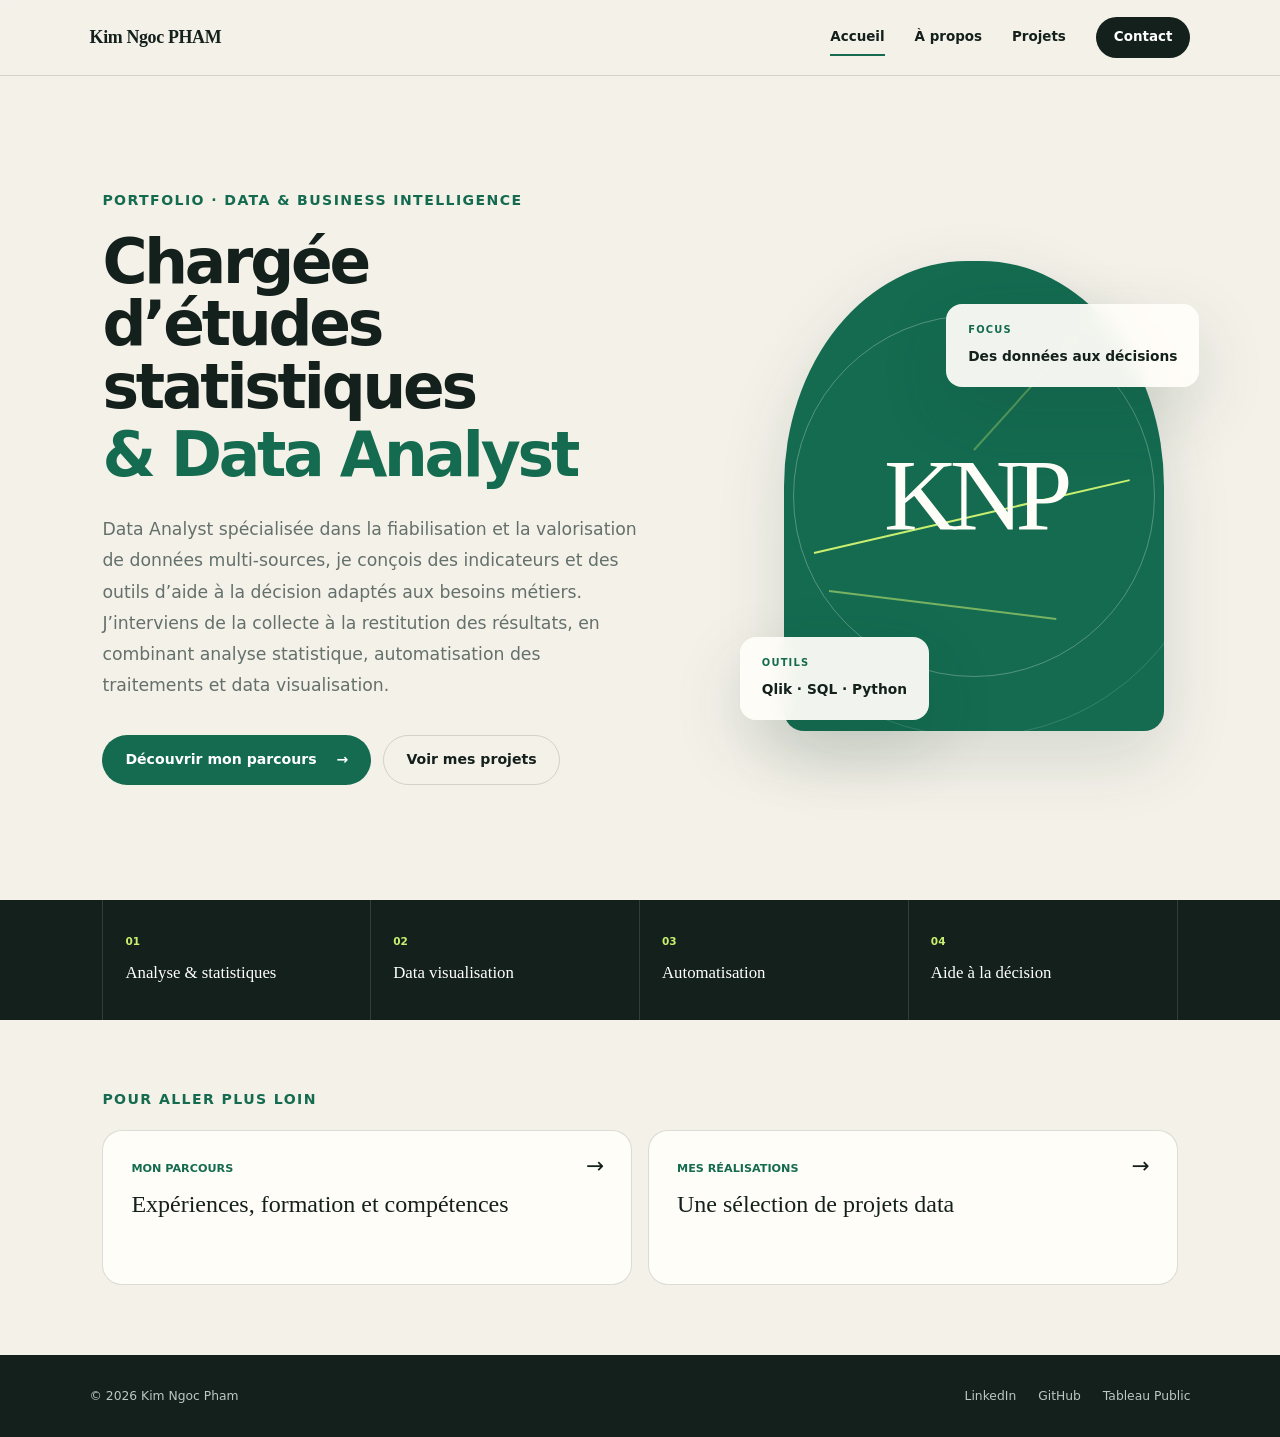
==== commit 309b4ade: "Add files via upload" ====
--- a/index.html
+++ b/index.html
@@ -5,7 +5,7 @@
   <meta name="viewport" content="width=device-width, initial-scale=1">
   <meta name="description" content="Portfolio de Kim Ngoc Pham, chargée d'études statistiques et Data Analyst.">
   <title>Kim Ngoc Pham | Data Analyst</title>
-  <link rel="stylesheet" href="assets/style.css">
+  <link rel="stylesheet" href="assets/style.css?v=20260928-4">
 </head>
 <body>
   <header class="site-header">
@@ -52,7 +52,6 @@
 
     <section class="home-next">
       <p class="eyebrow">Pour aller plus loin</p>
-      <h2>Des données fiables.<br>Des résultats lisibles.<br><em>Des décisions éclairées.</em></h2>
       <div class="next-grid">
         <a href="a-propos.html"><span>Mon parcours</span><strong>Expériences, formation et compétences</strong><i aria-hidden="true">→</i></a>
         <a href="projets.html"><span>Mes réalisations</span><strong>Une sélection de projets data</strong><i aria-hidden="true">→</i></a>
--- a/assets/style.css
+++ b/assets/style.css
@@ -21,14 +21,14 @@
 nav a:not(.contact-link)::after { content: ""; position: absolute; left: 0; right: 100%; bottom: -7px; height: 2px; background: var(--green); transition: right .2s ease; } nav a:hover::after, nav a.active::after { right: 0; }
 .contact-link { padding: 9px 18px; border-radius: 999px; background: var(--ink); color: white; }
 .menu-button { display: none; padding: 8px 14px; border: 1px solid var(--line); border-radius: 999px; background: transparent; color: var(--ink); font: inherit; font-size: .82rem; font-weight: 800; }
-.eyebrow { margin: 0 0 18px; color: var(--green); font-size: .72rem; font-weight: 900; letter-spacing: .16em; text-transform: uppercase; }
+.eyebrow { margin: 0 0 20px; color: var(--green); font-size: clamp(.88rem,1.05vw,1rem); font-weight: 800; line-height: 1.4; letter-spacing: .1em; text-transform: uppercase; }
 h1,h2,h3,p { margin-top: 0; }
 .button { min-height: 50px; display: inline-flex; align-items: center; justify-content: center; gap: 20px; padding: 0 22px; border: 1px solid transparent; border-radius: 999px; font-size: .88rem; font-weight: 800; text-decoration: none; transition: transform .2s ease, box-shadow .2s ease; }.button:hover { transform: translateY(-2px); box-shadow: 0 10px 25px rgba(20,32,28,.12); }
 .primary { background: var(--green); color: white; }.secondary { border-color: var(--line); }.light { background: var(--lime); color: var(--ink); }
 .reveal { opacity: 0; transform: translateY(18px); transition: opacity .65s ease, transform .65s ease; }.reveal.visible { opacity: 1; transform: none; }
 
 .home-hero { min-height: calc(100vh - 76px); display: grid; grid-template-columns: 1.1fr .9fr; align-items: center; gap: 8vw; padding: 75px clamp(24px,8vw,130px); overflow: hidden; }
-.hero-copy h1 { max-width: 850px; margin-bottom: 28px; font-family: Inter, ui-sans-serif, system-ui, -apple-system, BlinkMacSystemFont, "Segoe UI", sans-serif; font-size: clamp(2.75rem,4.8vw,5.2rem); font-weight: 780; line-height: 1.02; letter-spacing: -.052em; }.hero-copy h1 span { display: block; margin-top: .08em; color: var(--green); font-weight: 620; }
+.hero-copy h1 { max-width: 850px; margin-bottom: 28px; font-family: Inter, ui-sans-serif, system-ui, -apple-system, BlinkMacSystemFont, "Segoe UI", sans-serif; font-size: clamp(2.75rem,4.8vw,5.2rem); font-weight: 780; line-height: 1.02; letter-spacing: -.052em; }.hero-copy h1 span { display: block; margin-top: .08em; color: var(--green); font-weight: 620; font-style: normal; }
 .intro { max-width: 760px; margin-bottom: 34px; color: var(--muted); font-size: clamp(1rem,1.35vw,1.16rem); line-height: 1.8; }.hero-actions { display: flex; flex-wrap: wrap; gap: 12px; }
 .hero-art { position: relative; min-height: 540px; }.portrait-frame { position: absolute; inset: 8% 3% 5% 10%; overflow: hidden; display: grid; place-items: center; border-radius: 48% 48% 20px 20px; background: var(--green); box-shadow: var(--shadow); }
 .portrait-frame::before { content: ""; position: absolute; width: 360px; height: 360px; border: 1px solid rgba(255,255,255,.27); border-radius: 50%; }.portrait-frame::after { content: ""; position: absolute; width: 480px; height: 480px; border: 1px solid rgba(255,255,255,.14); border-radius: 50%; }
@@ -36,8 +36,15 @@
 .data-line { position: absolute; z-index: 1; width: 85%; height: 2px; background: var(--lime); transform-origin: left; }.line-one { top: 62%; left: 8%; transform: rotate(-13deg); }.line-two { top: 70%; left: 12%; width: 60%; transform: rotate(7deg); opacity: .55; }.line-three { top: 40%; right: -20%; width: 70%; transform: rotate(-48deg); opacity: .35; }
 .floating-card { position: absolute; z-index: 3; padding: 18px 22px; border-radius: 16px; background: rgba(255,253,248,.94); box-shadow: var(--shadow); backdrop-filter: blur(10px); }.floating-card small { display: block; margin-bottom: 4px; color: var(--green); font-size: .62rem; font-weight: 900; letter-spacing: .12em; }.floating-card strong { font-size: .86rem; }.card-tools { left: 0; bottom: 7%; }.card-focus { right: -5%; top: 16%; }
 .home-strip { display: grid; grid-template-columns: repeat(4,1fr); padding: 0 clamp(24px,8vw,130px); background: var(--ink); color: white; }.home-strip div { min-height: 120px; display: flex; flex-direction: column; justify-content: center; padding: 22px; border-right: 1px solid rgba(255,255,255,.13); }.home-strip div:first-child { border-left: 1px solid rgba(255,255,255,.13); }.home-strip span { color: var(--lime); font-size: .66rem; font-weight: 900; }.home-strip strong { margin-top: 9px; font-family: Georgia,serif; font-size: 1.05rem; font-weight: 500; }
-.home-next { padding: 120px clamp(24px,8vw,130px); }.home-next h2 { max-width: 930px; margin-bottom: 65px; font-family: Georgia,serif; font-size: clamp(2.7rem,5.1vw,5.7rem); font-weight: 500; line-height: 1; letter-spacing: -.045em; }.home-next h2 em { color: var(--green); font-weight: 500; }
-.next-grid { display: grid; grid-template-columns: 1fr 1fr; gap: 16px; }.next-grid a { position: relative; min-height: 210px; display: grid; grid-template-rows: auto 1fr; align-content: start; padding: 42px 30px 30px; border: 1px solid var(--line); border-radius: 20px; background: var(--white); text-decoration: none; transition: transform .2s ease, box-shadow .2s ease; }.next-grid a:hover { transform: translateY(-4px); box-shadow: var(--shadow); }.next-grid span { color: var(--green); font-size: .7rem; font-weight: 900; line-height: 1.35rem; text-transform: uppercase; }.next-grid strong { max-width: 480px; margin-top: 20px; font-family: Georgia,serif; font-size: 1.7rem; font-weight: 500; line-height: 1.15; }.next-grid i { position: absolute; top: 38px; right: 28px; font-size: 1.35rem; line-height: 1.35rem; font-style: normal; }
+.home-next { padding: 70px clamp(24px,8vw,130px); }
+.home-next h2 { max-width: 850px; margin-bottom: 42px; font-family: Inter,ui-sans-serif,system-ui,-apple-system,BlinkMacSystemFont,"Segoe UI",sans-serif; font-size: clamp(2.75rem,4.8vw,5.2rem); font-weight: 780; line-height: 1.02; letter-spacing: -.052em; }
+.home-next h2 span { display: block; margin-top: .08em; color: var(--green); font-weight: 620; font-style: normal; }
+.next-grid { display: grid; grid-template-columns: 1fr 1fr; gap: 16px; }
+.next-grid a { position: relative; min-height: 155px; display: block; padding: 27px 65px 24px 28px; border: 1px solid var(--line); border-radius: 20px; background: var(--white); text-decoration: none; transition: transform .2s ease, box-shadow .2s ease; }
+.next-grid a:hover { transform: translateY(-4px); box-shadow: var(--shadow); }
+.next-grid span { display: block; color: var(--green); font-size: .7rem; font-weight: 900; line-height: 1.35rem; text-transform: uppercase; }
+.next-grid strong { display: block; max-width: 480px; margin-top: 12px; font-family: Georgia,serif; font-size: 1.5rem; font-weight: 500; line-height: 1.15; }
+.next-grid i { position: absolute; top: 24px; right: 27px; font-size: 1.35rem; line-height: 1.35rem; font-style: normal; }
 
 .page-hero { padding: 90px clamp(24px,8vw,130px); background: var(--white); }.page-hero h1 { max-width: 850px; margin-bottom: 28px; font-family: Inter,ui-sans-serif,system-ui,-apple-system,BlinkMacSystemFont,"Segoe UI",sans-serif; font-size: clamp(2.75rem,4.8vw,5.2rem); font-weight: 780; line-height: 1.02; letter-spacing: -.052em; }.page-hero h1 span { display: block; margin-top: .08em; color: var(--green); font-weight: 620; font-style: normal; }.page-hero > p:last-child { max-width: 760px; margin: 0; color: var(--muted); font-size: clamp(1rem,1.35vw,1.16rem); line-height: 1.8; }
 .timeline-section,.education-section,.skills-section { padding: 110px clamp(24px,8vw,130px); }.section-intro { display: grid; grid-template-columns: .45fr 1fr; gap: 5vw; margin-bottom: 60px; }.section-intro h2 { max-width: 730px; font-family: Georgia,serif; font-size: clamp(2.5rem,4vw,4.5rem); font-weight: 500; line-height: 1.04; letter-spacing: -.04em; }
@@ -51,6 +58,7 @@
 .visual-pipeline { display: flex; align-items: center; justify-content: center; gap: 32px; background: var(--green); }.visual-pipeline i { position: relative; width: 46px; height: 46px; border: 2px solid var(--lime); border-radius: 12px; }.visual-pipeline i:not(:last-child)::after { content: "→"; position: absolute; left: 58px; top: 6px; color: white; font-size: 1.3rem; font-style: normal; }.visual-pipeline i:nth-child(2) { transform: rotate(45deg); }.visual-pipeline i:nth-child(3) { border-radius: 50%; }.visual-pipeline i:nth-child(4) { background: var(--lime); }
 .visual-series { display: grid; place-items: center; background: #1a2924; }.visual-series svg { width: 88%; }.visual-series path { fill: none; stroke: var(--lime); stroke-width: 5; stroke-linecap: round; }.visual-series path.soft { stroke: #6d9686; stroke-width: 2; }
 .visual-stats { background: #dfe8df; }.dots { position: absolute; inset: 45px; background-image: radial-gradient(circle,var(--green) 0 4px,transparent 5px); background-size: 48px 42px; opacity: .68; }.trend { position: absolute; left: 12%; right: 10%; top: 52%; height: 4px; border-radius: 99px; background: var(--green); transform: rotate(-22deg); box-shadow: 0 0 0 8px rgba(201,239,112,.5); }
+.visual-markets { background: var(--green-dark); }.market-axis { position: absolute; inset: 13%; border-left: 1px solid rgba(255,255,255,.25); border-bottom: 1px solid rgba(255,255,255,.25); background: linear-gradient(90deg,transparent 49.8%,rgba(255,255,255,.09) 50%,transparent 50.2%),linear-gradient(transparent 49.8%,rgba(255,255,255,.09) 50%,transparent 50.2%); }.visual-markets i { position: absolute; left: var(--x); bottom: var(--y); width: 16px; height: 16px; border-radius: 50%; background: var(--lime); box-shadow: 0 0 0 7px rgba(201,239,112,.12); }.visual-markets i:nth-of-type(2),.visual-markets i:nth-of-type(5) { background: #45a884; }.visual-markets i:nth-of-type(3),.visual-markets i:nth-of-type(6) { background: #8fa49b; }.visual-markets b { position: absolute; left: 9%; top: 8%; color: white; font-family: Georgia,serif; font-size: 2.4rem; font-weight: 500; }.visual-markets strong { position: absolute; right: 9%; bottom: 8%; color: var(--lime); font-size: .75rem; letter-spacing: .1em; text-transform: uppercase; }
 .phase-note { display: grid; grid-template-columns: .3fr 1fr; gap: 60px; padding: 80px clamp(24px,8vw,130px); background: var(--lime); }.phase-note > span { font-weight: 900; text-transform: uppercase; }.phase-note h2 { margin-bottom: 12px; font-family: Georgia,serif; font-size: clamp(2rem,3.5vw,3.8rem); font-weight: 500; }.phase-note p { max-width: 760px; margin: 0; color: #415036; }
 .project-link { display: inline-flex; align-items: center; gap: 18px; margin-top: 28px; color: var(--green); font-size: .82rem; font-weight: 850; text-decoration: none; }.project-link:hover { text-decoration: underline; }
 
@@ -78,22 +86,23 @@
 .anomaly-logic { display: grid; grid-template-columns: .85fr 1.15fr; gap: 8vw; align-items: center; padding: 90px clamp(24px,8vw,130px); background: var(--white); }.anomaly-logic > div:first-child > p:last-child { color: var(--muted); }.overlap-demo { padding: 34px; border-radius: 20px; background: var(--ink); color: white; }.overlap-demo article { position: relative; min-height: 80px; padding-top: 18px; border-bottom: 1px solid rgba(255,255,255,.12); }.overlap-demo small { display: block; color: #aebdb7; font-size: .65rem; font-weight: 850; }.overlap-demo article span { position: absolute; left: var(--start); bottom: 14px; width: var(--length); height: 13px; border-radius: 99px; background: var(--lime); }.overlap-demo article:nth-child(2) span { background: #6d9686; }.overlap-demo article b { position: absolute; right: 0; top: 14px; font-size: .72rem; }.overlap-demo > p { margin: 24px 0 0; color: #c9d8d2; }.overlap-demo > p strong { color: var(--lime); }
 .dashboard-demo { padding: 46px clamp(24px,8vw,130px) 90px; background: var(--ink); color: white; }.demo-pages { display: flex; flex-wrap: wrap; gap: 6px; margin-bottom: 18px; padding-bottom: 13px; border-bottom: 1px solid rgba(255,255,255,.12); }.demo-pages span { padding: 8px 13px; color: #91a49d; font-size: .7rem; font-weight: 800; }.demo-pages .active { border-radius: 8px; background: var(--lime); color: var(--ink); }.demo-controls { display: flex; align-items: flex-end; justify-content: space-between; gap: 18px; margin-bottom: 14px; }.demo-toolbar { display: flex; flex-wrap: wrap; gap: 8px; }.demo-toolbar span { padding: 8px 13px; border: 1px solid rgba(255,255,255,.18); border-radius: 999px; color: #d4e0db; font-size: .7rem; }.display-switch { display: flex; align-items: center; gap: 4px; flex: 0 0 auto; padding: 4px; border: 1px solid rgba(255,255,255,.18); border-radius: 999px; }.display-switch small { padding: 0 7px; color: #91a49d; font-size: .62rem; text-transform: uppercase; }.display-switch b,.display-switch span { padding: 7px 10px; border-radius: 999px; font-size: .65rem; }.display-switch b { background: var(--lime); color: var(--ink); }.display-switch span { color: #bdcbc6; }.demo-kpis { display: grid; grid-template-columns: repeat(5,1fr); gap: 10px; }.demo-kpis article,.demo-distributions article,.demo-evolution article { padding: 20px; border: 1px solid rgba(255,255,255,.12); border-radius: 15px; background: rgba(255,255,255,.055); }.demo-kpis small { display: block; color: #aebdb7; font-size: .65rem; font-weight: 800; text-transform: uppercase; }.demo-kpis strong { display: block; margin: 8px 0; color: var(--lime); font-family: Georgia,serif; font-size: clamp(1.45rem,2vw,2rem); font-weight: 500; }.demo-kpis em { color: #8ca198; font-size: .62rem; font-style: normal; }.demo-distributions { display: grid; grid-template-columns: repeat(4,1fr); gap: 10px; margin-top: 10px; }.demo-distributions h3,.demo-evolution h3 { margin: 0 0 18px; font-size: .76rem; }.donut { width: 118px; aspect-ratio: 1; display: grid; place-items: center; margin: 4px auto 16px; border-radius: 50%; }.donut::before { content: ""; grid-area: 1/1; width: 72%; aspect-ratio: 1; border-radius: 50%; background: #1d2c27; }.donut span { z-index: 1; grid-area: 1/1; color: white; font-family: Georgia,serif; font-size: 1.3rem; text-align: center; }.donut span small { display: block; margin-top: 2px; color: #91a49d; font-family: Arial,sans-serif; font-size: .53rem; font-weight: 700; text-transform: uppercase; }.donut-profile { background: conic-gradient(var(--lime) 0 52%,#45a884 52% 79%,#637b72 79% 100%); }.donut-motif { background: conic-gradient(#45a884 0 41%,var(--lime) 41% 67%,#637b72 67% 100%); }.donut-response { background: conic-gradient(var(--lime) 0 64%,#45a884 64% 78%,#637b72 78% 100%); }.donut-legend { display: flex; flex-wrap: wrap; justify-content: center; gap: 7px; color: #9aaca5; font-size: .52rem; }.donut-legend i { width: 6px; height: 6px; margin-top: 2px; border-radius: 50%; background: var(--lime); }.donut-legend i:nth-of-type(2) { background: #45a884; }.donut-legend i:nth-of-type(3) { background: #637b72; }.college-map svg { width: 100%; height: 125px; }.college-map path { fill: rgba(255,255,255,.035); stroke: rgba(255,255,255,.2); stroke-width: 1.5; }.college-map circle { stroke: #1d2c27; stroke-width: 2; }.college-map .zone-a circle { fill: var(--lime); }.college-map .zone-b circle { fill: #45a884; }.college-map .zone-c circle { fill: #7b8f87; }.map-legend { display: flex; justify-content: center; gap: 10px; color: #9aaca5; font-size: .54rem; }.map-legend span { display: flex; align-items: center; gap: 4px; }.map-legend i { width: 7px; height: 7px; border-radius: 50%; background: var(--lime); }.map-legend span:nth-child(2) i { background: #45a884; }.map-legend span:nth-child(3) i { background: #7b8f87; }.demo-evolution { display: grid; grid-template-columns: 1fr 1fr; gap: 10px; margin-top: 10px; }.evolution-bars { height: 130px; display: flex; align-items: flex-end; gap: 7px; padding: 12px 8px 0; border-bottom: 1px solid rgba(255,255,255,.15); background: repeating-linear-gradient(to top,transparent 0,transparent 32px,rgba(255,255,255,.055) 33px); }.evolution-bars i { flex: 1; height: var(--h); min-width: 5px; border-radius: 3px 3px 0 0; background: var(--lime); }.cost-bars i { background: #45a884; }.month-axis { display: grid; grid-template-columns: repeat(12,1fr); gap: 7px; margin-top: 7px; padding: 0 8px; color: #82968e; font-size: .48rem; text-align: center; }.demo-disclaimer { margin: 15px 0 0; color: #71867d; font-size: .6rem; text-align: right; text-transform: uppercase; letter-spacing: .08em; }
 .workflow-section { display: grid; grid-template-columns: .65fr 1.35fr; gap: 8vw; background: var(--white); }.workflow-steps { display: grid; grid-template-columns: 1fr 1fr; gap: 12px; }.workflow-steps article { min-height: 165px; padding: 25px; border: 1px solid var(--line); border-radius: 16px; background: #faf8f2; }.workflow-steps strong { color: var(--green); }.workflow-steps p { margin: 25px 0 0; color: var(--muted); font-size: .88rem; }.college-impact { background: var(--lime); }
+.market-hero { background: #163d32; }.market-sources { background: var(--paper); }.market-method { background: var(--white); }.market-axes,.market-score { background: var(--paper); }.axis-cards { display: grid; grid-template-columns: 1fr 1fr; gap: 12px; }.axis-cards article { min-height: 185px; padding: 25px; border: 1px solid var(--line); border-radius: 16px; background: var(--white); }.axis-cards small,.score-formula > small { color: var(--green); font-size: .65rem; font-weight: 900; letter-spacing: .1em; }.axis-cards strong { display: block; margin: 40px 0 8px; font-family: Georgia,serif; font-size: 1.35rem; font-weight: 500; }.axis-cards span { color: var(--muted); font-size: .8rem; }.market-profiles { padding: 90px clamp(24px,8vw,130px); background: var(--green-dark); color: white; }.market-profiles > h2 { max-width: 760px; font-family: Georgia,serif; font-size: clamp(2rem,3vw,3.35rem); font-weight: 500; line-height: 1.08; }.market-profiles > div { display: grid; grid-template-columns: repeat(3,1fr); gap: 12px; margin-top: 42px; }.market-profiles article { min-height: 240px; padding: 28px; border: 1px solid rgba(255,255,255,.15); border-radius: 18px; background: rgba(255,255,255,.05); }.market-profiles small { color: var(--lime); font-size: .64rem; font-weight: 900; letter-spacing: .1em; }.market-profiles h3 { margin: 48px 0 12px; font-family: Georgia,serif; font-size: 1.45rem; font-weight: 500; }.market-profiles p { color: #b8c8c2; font-size: .86rem; }.score-formula { padding: 30px; border-radius: 20px; background: var(--green-dark); color: white; }.score-formula > small { display: block; margin-bottom: 25px; color: var(--lime); }.score-formula div { display: grid; grid-template-columns: 90px 1fr; align-items: center; gap: 18px; padding: 15px 0; border-top: 1px solid rgba(255,255,255,.13); }.score-formula strong { color: var(--lime); font-family: Georgia,serif; font-size: 2rem; font-weight: 500; }.score-formula span { color: #c4d2cd; }.market-ranking { background: var(--paper); color: var(--ink); }.market-ranking .eyebrow { color: var(--green); }.market-ranking ol { display: grid; grid-template-columns: 1fr 1fr; gap: 0 50px; margin: 40px 0 25px; padding: 0; list-style: none; }.market-ranking li { display: grid; grid-template-columns: 38px 1fr; align-items: center; padding: 14px 0; border-bottom: 1px solid var(--line); }.market-ranking li b { color: var(--green); font-size: .65rem; }.market-ranking p.ranking-note { max-width: 850px; color: var(--muted); font-size: .84rem; }
 
 footer { min-height: 82px; display: flex; align-items: center; justify-content: space-between; gap: 30px; padding: 20px clamp(24px,7vw,110px); background: var(--ink); color: #bcc8c3; font-size: .77rem; } footer p { margin: 0; } footer div { display: flex; flex-wrap: wrap; gap: 22px; } footer a { text-decoration: none; } footer a:hover { color: var(--lime); }
 
 @media (max-width: 980px) {
   .home-hero { grid-template-columns: 1fr; }.hero-art { width: min(620px,100%); min-height: 500px; margin: 0 auto; }
   .home-strip { grid-template-columns: 1fr 1fr; }.project-placeholder { grid-template-columns: 1fr; }.project-placeholder:nth-child(even) .project-visual { order: initial; }
-  .source-flow { grid-template-columns: 1fr 1fr; }.source-flow i { display: none; }.case-kpis { grid-template-columns: 1fr 1fr; }.case-intro,.join-section,.analysis-block,.chart-heading,.stock-section,.technical-results,.contract-section,.college-model,.anomaly-logic,.workflow-section { grid-template-columns: 1fr; }.data-model { grid-template-columns: 1fr; }.model-key { flex-direction: row; justify-content: center; }.skills-summary > div { grid-template-columns: 1fr 1fr; }.architecture-grid,.demo-kpis,.demo-distributions { grid-template-columns: 1fr 1fr; }.demo-controls { align-items: flex-start; flex-direction: column; }
+  .source-flow { grid-template-columns: 1fr 1fr; }.source-flow i { display: none; }.case-kpis { grid-template-columns: 1fr 1fr; }.case-intro,.join-section,.analysis-block,.chart-heading,.stock-section,.technical-results,.contract-section,.college-model,.anomaly-logic,.workflow-section { grid-template-columns: 1fr; }.data-model { grid-template-columns: 1fr; }.model-key { flex-direction: row; justify-content: center; }.skills-summary > div { grid-template-columns: 1fr 1fr; }.architecture-grid,.demo-kpis,.demo-distributions { grid-template-columns: 1fr 1fr; }.market-profiles > div { grid-template-columns: 1fr; }.demo-controls { align-items: flex-start; flex-direction: column; }
 }
 @media (max-width: 720px) {
   .site-header { min-height: 66px; }.menu-button { display: block; } nav { position: absolute; top: 66px; left: 0; right: 0; display: none; flex-direction: column; align-items: stretch; gap: 0; padding: 12px 24px 24px; background: var(--paper); border-bottom: 1px solid var(--line); } nav.open { display: flex; } nav a { padding: 12px 0; } nav a::after { display: none; }.contact-link { margin-top: 8px; padding: 10px 16px; text-align: center; }
-  .home-hero { min-height: auto; padding: 70px 24px; }.hero-copy h1 { font-size: clamp(3rem,15vw,5rem); }.hero-art { min-height: 390px; }.floating-card { padding: 14px 16px; }.card-focus { right: 0; }.home-strip { padding: 0 24px; }.home-strip div { min-height: 100px; }.home-strip div:nth-child(odd) { border-left: 1px solid rgba(255,255,255,.13); }.home-next { padding: 85px 24px; }.next-grid { grid-template-columns: 1fr; }
-  .page-hero { padding: 68px 24px; }.page-hero h1 { margin-bottom: 24px; font-size: clamp(2.55rem,11vw,4rem); }.page-hero > p:last-child { margin-left: 0; }
+  .home-hero { min-height: auto; padding: 70px 24px; }.hero-copy h1 { font-size: clamp(3rem,15vw,5rem); }.hero-art { min-height: 390px; }.floating-card { padding: 14px 16px; }.card-focus { right: 0; }.home-strip { padding: 0 24px; }.home-strip div { min-height: 100px; }.home-strip div:nth-child(odd) { border-left: 1px solid rgba(255,255,255,.13); }.home-next { padding: 55px 24px; }.next-grid { grid-template-columns: 1fr; }
+  .page-hero { padding: 68px 24px; }.page-hero h1 { margin-bottom: 24px; font-size: clamp(2.55rem,11vw,4rem); } .home-next h2 { font-size: clamp(2.55rem,11vw,4rem); }.page-hero > p:last-child { margin-left: 0; }
   .timeline-section,.education-section,.skills-section { padding: 80px 24px; }.section-intro { grid-template-columns: 1fr; gap: 5px; margin-bottom: 40px; }.timeline { margin: 0; }.timeline-item { grid-template-columns: 64px 15px 1fr; gap: 12px; }.timeline-date span,.timeline-date small { font-size: .68rem; }.timeline-content ul { padding-left: 17px; }
   .skills-grid { grid-template-columns: 1fr; }.certifications,.phase-note { grid-template-columns: 1fr; gap: 15px; }
   .project-gallery { padding: 0 24px 80px; }.project-placeholder { grid-template-columns: 1fr; padding: 48px 0; }.project-visual { min-height: 270px; }.project-top { margin-bottom: 30px; }.visual-pipeline { gap: 20px; }.visual-pipeline i { width: 35px; height: 35px; }.visual-pipeline i:not(:last-child)::after { left: 41px; top: 2px; }.phase-note,.cta-section { padding: 75px 24px; }
-  .case-hero { padding: 58px 24px 50px; }.back-link { margin-bottom: 38px; font-size: .9rem; }.case-hero h1 { font-size: 3.2rem; }.case-tags { margin-bottom: 40px; }.source-flow,.case-kpis,.quality-grid,.segment-visual,.chart-grid,.recommendations > div,.stock-kpis,.skills-summary > div,.architecture-grid,.demo-kpis,.demo-distributions,.demo-evolution,.workflow-steps { grid-template-columns: 1fr; }.source-flow div,.source-flow div:first-child { min-height: auto; padding: 16px 0; border-left: 0; border-top: 1px solid rgba(255,255,255,.12); }.source-flow div:first-child { border-top: 0; }.case-kpis { padding: 0 24px; }.case-kpis article,.case-kpis article:first-child { min-height: 110px; border-left: 1px solid rgba(255,255,255,.14); }.case-section,.analysis-header,.analysis-block,.chart-section,.stock-section,.recommendations,.technical-results,.skills-summary,.college-architecture,.college-model,.anomaly-logic,.dashboard-demo { padding: 68px 24px; }.contract-section { padding: 68px 24px; }.contract-section pre { padding: 20px; font-size: .68rem; }.data-model { padding: 45px 24px; }.funnel div { grid-template-columns: 65px 1fr; }.pareto-block .pareto-visual { order: 2; }.chart-heading { margin-bottom: 30px; }.chart-heading > p { margin-top: 0; }.recommendations article { min-height: 165px; }.case-next { padding: 45px 24px; }.confidentiality-note { grid-template-columns: 1fr; gap: 5px; padding: 22px 24px; }.model-family > div { grid-template-columns: 1fr; }.demo-pages { position: static; display: flex; flex-direction: row; align-items: center; padding: 0 0 13px; background: transparent; border-bottom: 1px solid rgba(255,255,255,.12); }.demo-pages span { flex: 1 1 42%; padding: 8px; text-align: center; }.display-switch { align-self: stretch; justify-content: center; }
+  .case-hero { padding: 58px 24px 50px; }.back-link { margin-bottom: 38px; font-size: .9rem; }.case-hero h1 { font-size: 3.2rem; }.case-tags { margin-bottom: 40px; }.source-flow,.case-kpis,.quality-grid,.segment-visual,.chart-grid,.recommendations > div,.stock-kpis,.skills-summary > div,.architecture-grid,.demo-kpis,.demo-distributions,.demo-evolution,.workflow-steps,.axis-cards,.market-ranking ol { grid-template-columns: 1fr; }.source-flow div,.source-flow div:first-child { min-height: auto; padding: 16px 0; border-left: 0; border-top: 1px solid rgba(255,255,255,.12); }.source-flow div:first-child { border-top: 0; }.case-kpis { padding: 0 24px; }.case-kpis article,.case-kpis article:first-child { min-height: 110px; border-left: 1px solid rgba(255,255,255,.14); }.case-section,.analysis-header,.analysis-block,.chart-section,.stock-section,.recommendations,.technical-results,.skills-summary,.college-architecture,.college-model,.anomaly-logic,.dashboard-demo,.market-profiles { padding: 68px 24px; }.contract-section { padding: 68px 24px; }.contract-section pre { padding: 20px; font-size: .68rem; }.data-model { padding: 45px 24px; }.funnel div { grid-template-columns: 65px 1fr; }.pareto-block .pareto-visual { order: 2; }.chart-heading { margin-bottom: 30px; }.chart-heading > p { margin-top: 0; }.recommendations article { min-height: 165px; }.case-next { padding: 45px 24px; }.confidentiality-note { grid-template-columns: 1fr; gap: 5px; padding: 22px 24px; }.model-family > div { grid-template-columns: 1fr; }.demo-pages { position: static; display: flex; flex-direction: row; align-items: center; padding: 0 0 13px; background: transparent; border-bottom: 1px solid rgba(255,255,255,.12); }.demo-pages span { flex: 1 1 42%; padding: 8px; text-align: center; }.display-switch { align-self: stretch; justify-content: center; }
   footer { flex-direction: column; align-items: flex-start; padding: 26px 24px; }
 }
 @media (prefers-reduced-motion: reduce) { html { scroll-behavior: auto; }.reveal { opacity: 1; transform: none; transition: none; } * { transition: none !important; } }
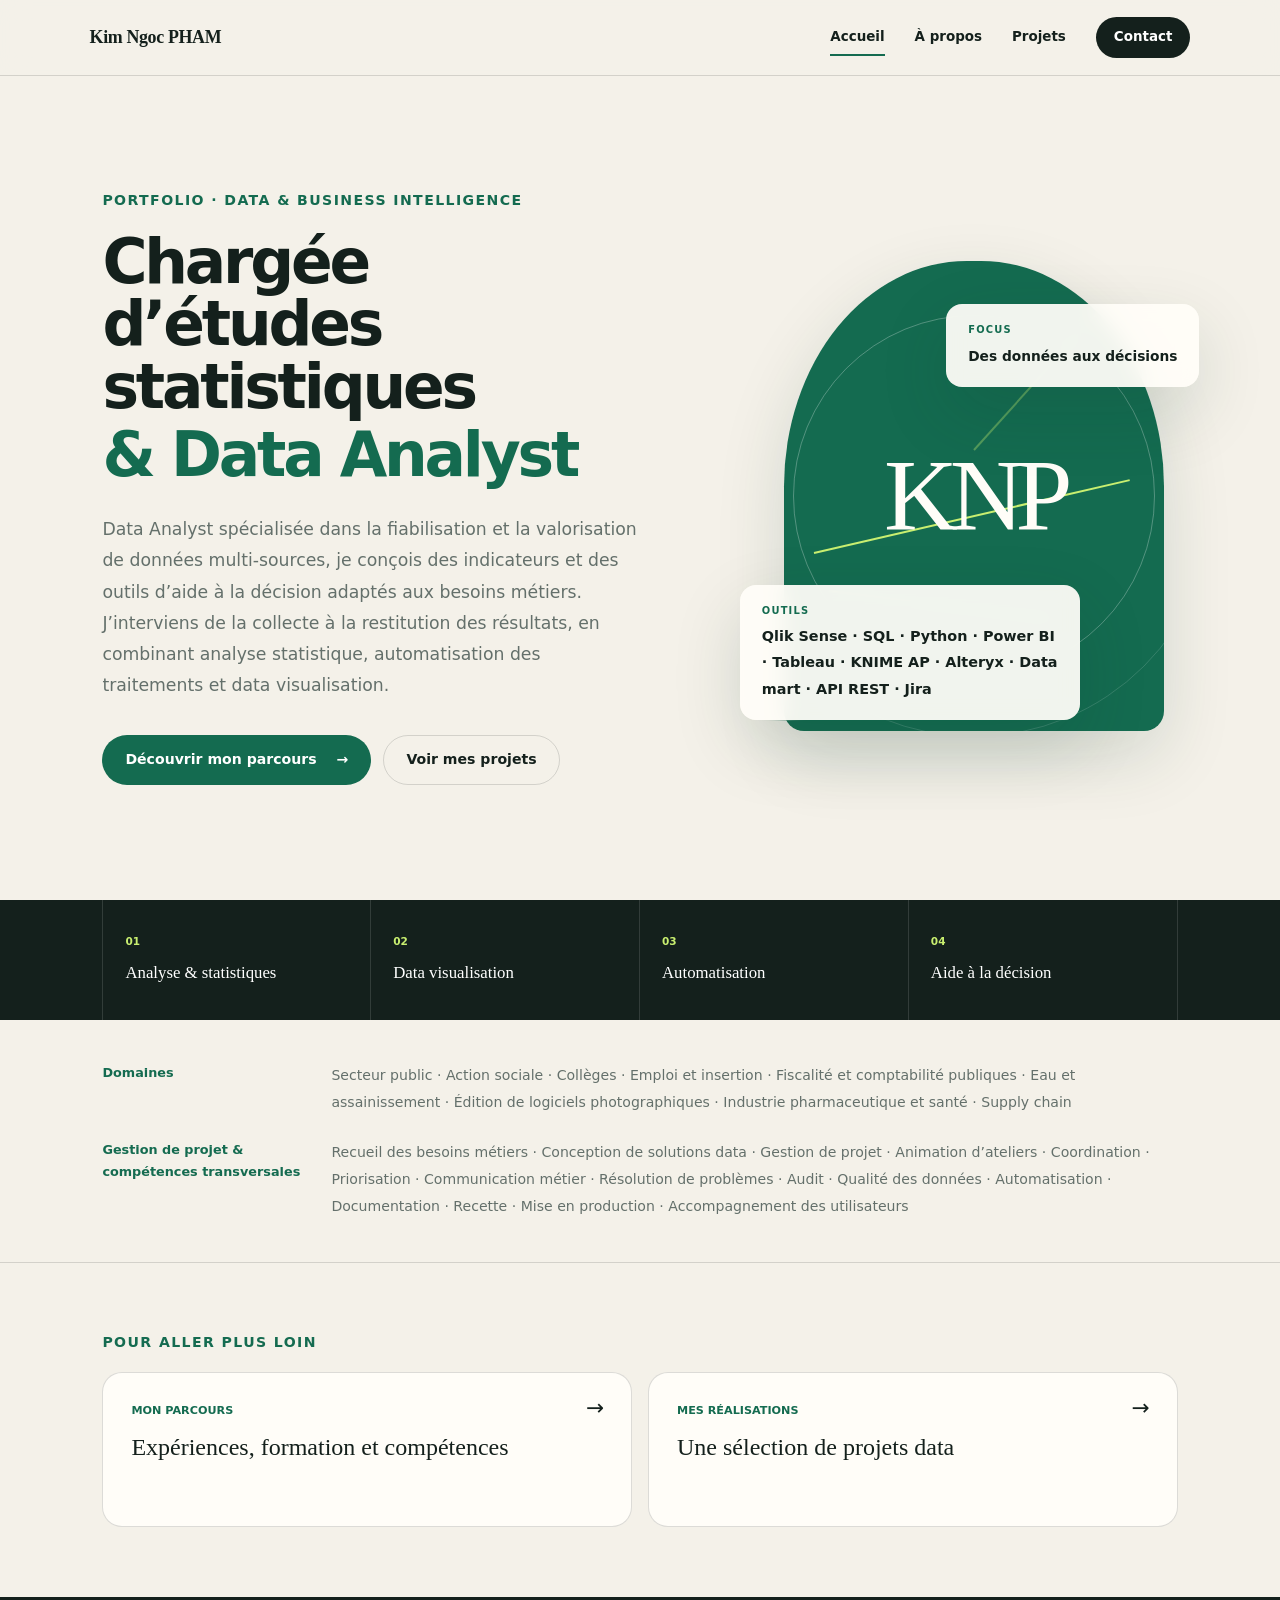
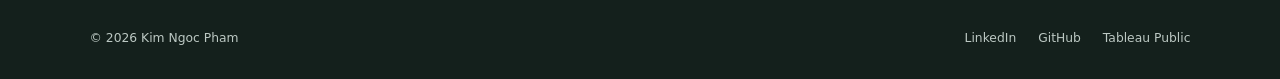
==== commit 00895e02: "Add files via upload" ====
--- a/index.html
+++ b/index.html
@@ -6,6 +6,16 @@
   <meta name="description" content="Portfolio de Kim Ngoc Pham, chargée d'études statistiques et Data Analyst.">
   <title>Kim Ngoc Pham | Data Analyst</title>
   <link rel="stylesheet" href="assets/style.css?v=20260928-4">
+  <style>
+    .home-hero .card-tools { max-width: 340px; }
+    .home-hero .card-tools strong { font-size: .9rem; line-height: 1.7; overflow-wrap: break-word; }
+    .home-keywords { padding: 42px clamp(24px,8vw,130px); border-bottom: 1px solid var(--line); }
+    .home-keywords > div { display: grid; grid-template-columns: 205px minmax(0,1fr); gap: 24px; }
+    .home-keywords > div + div { margin-top: 24px; }
+    .home-keywords h2 { margin: 0; font-size: .8rem; line-height: 1.65; color: var(--green); font-weight: 850; }
+    .home-keywords p { margin: 0; color: var(--muted); font-size: .88rem; line-height: 1.9; }
+    @media (max-width: 600px) { .home-keywords > div { grid-template-columns: 1fr; gap: 8px; } .home-hero .card-tools { max-width: min(300px, 85%); } }
+  </style>
 </head>
 <body>
   <header class="site-header">
@@ -38,7 +48,7 @@
           <div class="data-line line-two"></div>
           <div class="data-line line-three"></div>
         </div>
-        <div class="floating-card card-tools"><small>OUTILS</small><strong>Qlik · SQL · Python</strong></div>
+        <div class="floating-card card-tools"><small>OUTILS</small><strong>Qlik Sense · SQL · Python · Power BI · Tableau · KNIME AP · Alteryx · Data mart · API REST · Jira</strong></div>
         <div class="floating-card card-focus"><small>FOCUS</small><strong>Des données aux décisions</strong></div>
       </div>
     </section>
@@ -48,6 +58,11 @@
       <div><span>02</span><strong>Data visualisation</strong></div>
       <div><span>03</span><strong>Automatisation</strong></div>
       <div><span>04</span><strong>Aide à la décision</strong></div>
+    </section>
+
+    <section class="home-keywords" aria-label="Domaines et compétences professionnelles">
+      <div><h2>Domaines</h2><p>Secteur public · Action sociale · Collèges · Emploi et insertion · Fiscalité et comptabilité publiques · Eau et assainissement · Édition de logiciels photographiques · Industrie pharmaceutique et santé · Supply chain</p></div>
+      <div><h2>Gestion de projet &amp; compétences transversales</h2><p>Recueil des besoins métiers · Conception de solutions data · Gestion de projet · Animation d’ateliers · Coordination · Priorisation · Communication métier · Résolution de problèmes · Audit · Qualité des données · Automatisation · Documentation · Recette · Mise en production · Accompagnement des utilisateurs</p></div>
     </section>
 
     <section class="home-next">
--- a/assets/style.css
+++ b/assets/style.css
@@ -106,3 +106,56 @@
   footer { flex-direction: column; align-items: flex-start; padding: 26px 24px; }
 }
 @media (prefers-reduced-motion: reduce) { html { scroll-behavior: auto; }.reveal { opacity: 1; transform: none; transition: none; } * { transition: none !important; } }
+
+/* Typographie commune aux quatre études de cas */
+main .eyebrow {
+  font-family: Inter, ui-sans-serif, system-ui, sans-serif;
+  font-size: clamp(.88rem, 1.05vw, 1rem);
+  font-weight: 800;
+  line-height: 1.4;
+  letter-spacing: .1em;
+  color: var(--green);
+}
+main .case-hero .eyebrow,
+main .contract-section .eyebrow,
+main .analysis-header .eyebrow,
+main .recommendations:not(.market-ranking) .eyebrow,
+main .market-profiles .eyebrow,
+main .eq-score .eyebrow,
+main .dashboard-demo .eyebrow { color: var(--lime); }
+main .case-section h2,
+main .college-architecture > h2,
+main .college-model h2,
+main .anomaly-logic h2,
+main .workflow-section h2,
+main .contract-copy h2,
+main .analysis-header h2,
+main .chart-heading h2,
+main .stock-section h2,
+main .recommendations h2,
+main .technical-results h2,
+main .skills-summary h2,
+main .market-profiles > h2,
+main .eq-architecture h2,
+main .eq-workflow h2,
+main .eq-analysis h2,
+main .eq-score h2,
+main .analysis-copy h3 {
+  font-family: Georgia, serif;
+  font-size: clamp(2rem, 3vw, 3.35rem);
+  font-weight: 500;
+  line-height: 1.08;
+  letter-spacing: -.035em;
+}
+main .eq-kpis strong {
+  font-family: Georgia, serif;
+  font-size: clamp(1.55rem, 1.8vw, 1.8rem);
+  font-weight: 500;
+  line-height: 1.15;
+}
+
+/* Séparation cohérente entre le libellé et le titre Compétences */
+main .skills-summary > .eyebrow {
+  margin: 0 0 20px;
+  color: var(--green);
+}
